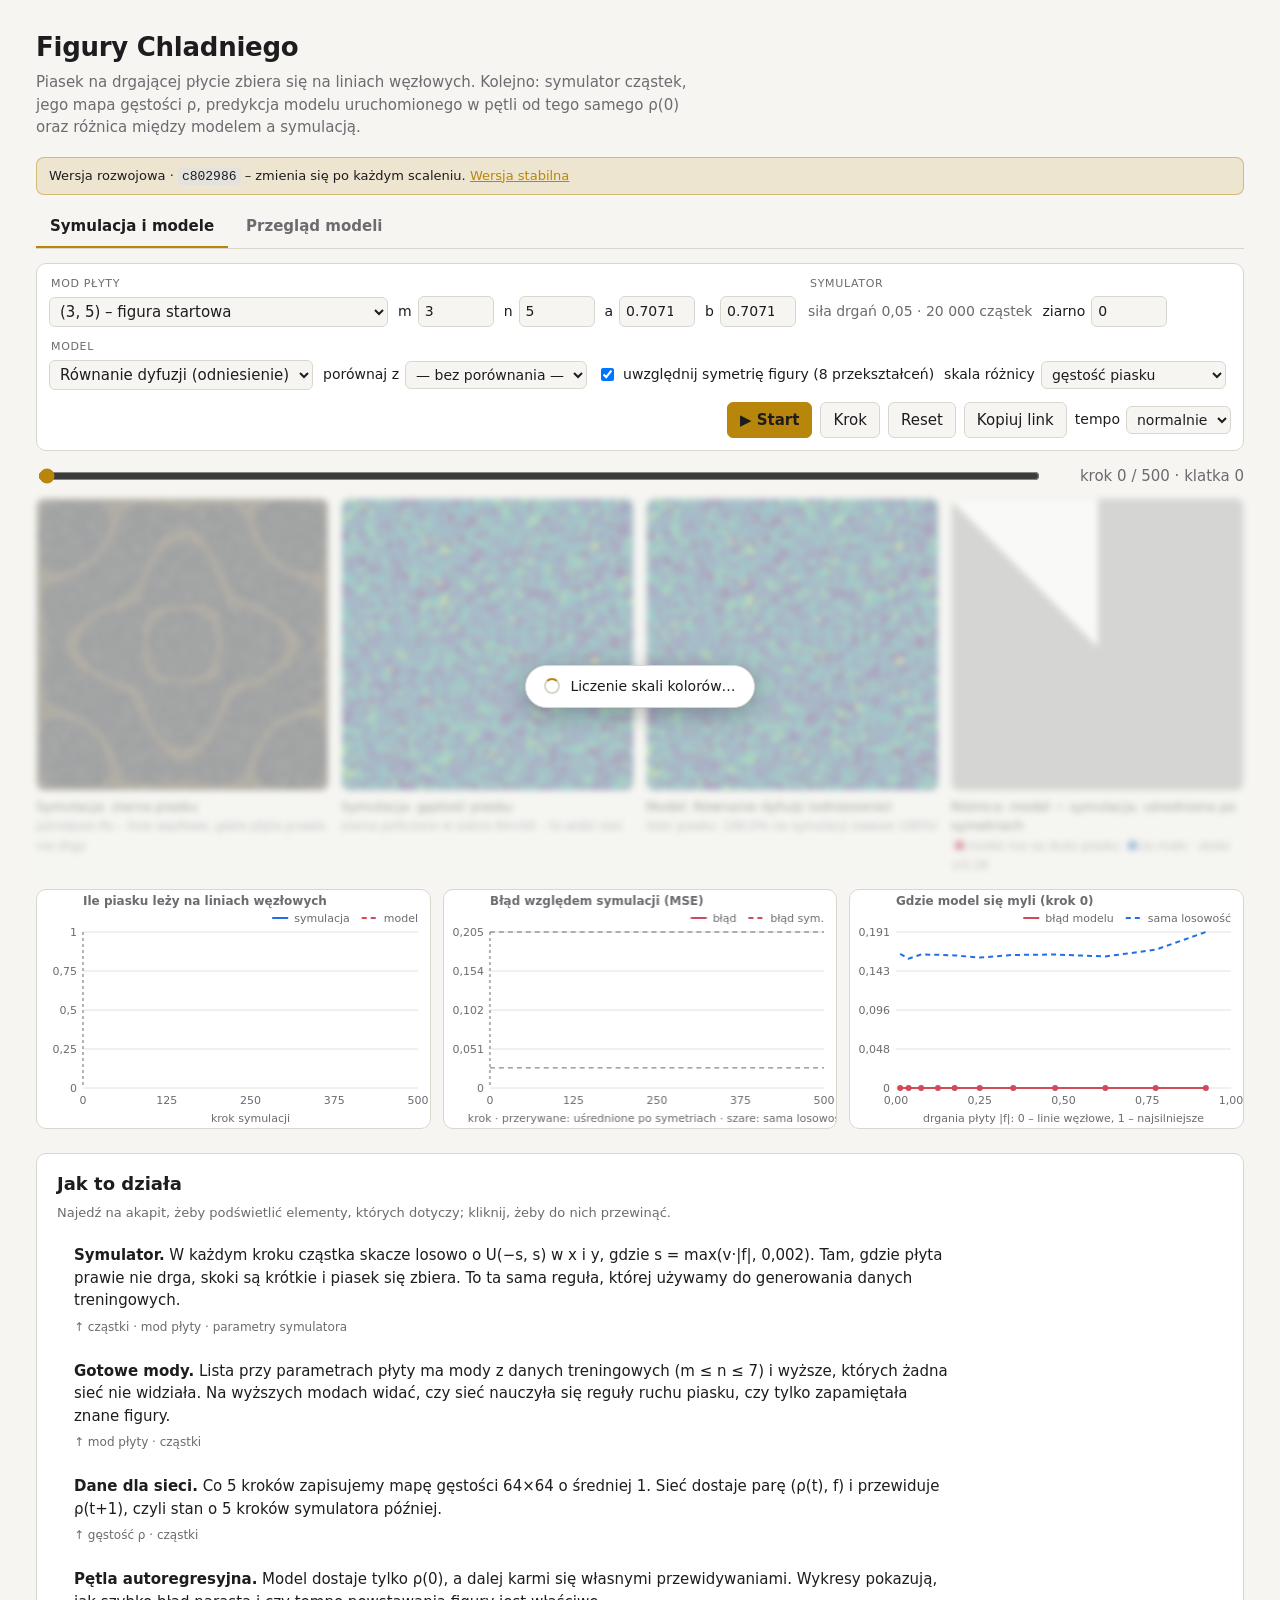
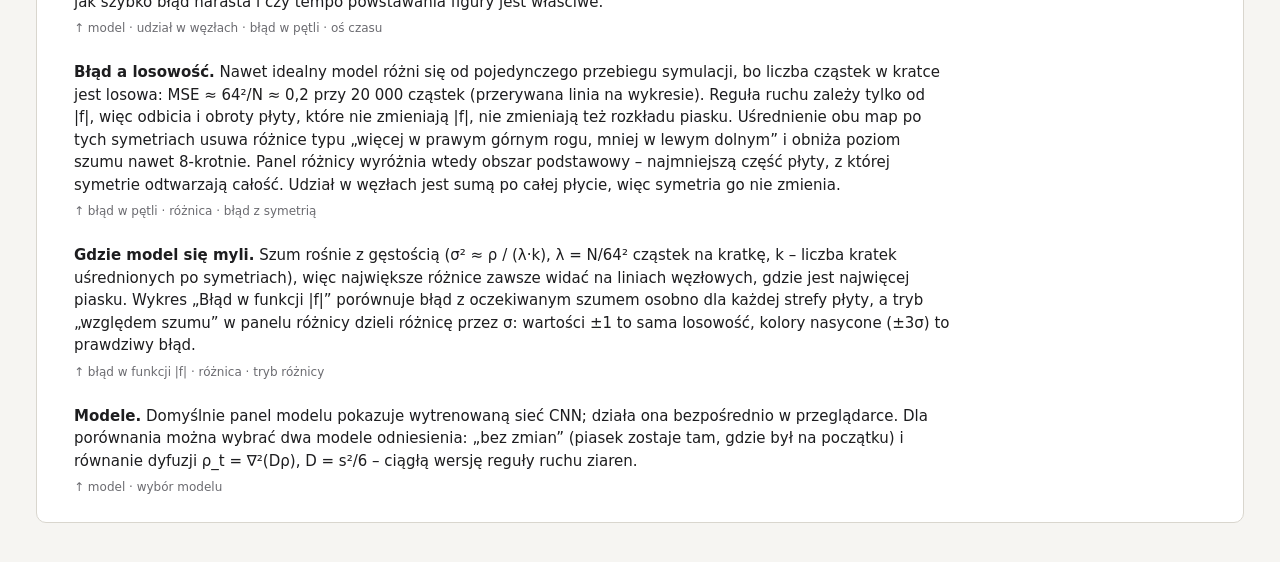
==== dev/index.html @ 290034e0 "stable strona-v0.1.0 + dev: projekty-na-studia/semestr-5-projekt-grupowy" ====
<!doctype html>
<html lang="pl">
  <head>
    <meta charset="utf-8" />
    <meta name="viewport" content="width=device-width, initial-scale=1" />
    <title>Figury Chladniego – symulacja i sieć</title>
    <script type="module" crossorigin src="./assets/index-UOkVYUZP.js"></script>
    <link rel="stylesheet" crossorigin href="./assets/index-zSGQl7Nw.css">
  </head>
  <body>
    <header>
      <h1>Figury Chladniego</h1>
      <p class="lead">
        Piasek na drgającej płycie zbiera się na liniach węzłowych. Kolejno: symulator cząstek, jego mapa gęstości ρ,
        predykcja modelu uruchomionego w pętli od tego samego ρ(0) oraz różnica między modelem a symulacją.
      </p>
      <p class="site-banner" id="site-banner" hidden></p>
      <nav class="tabs" role="tablist" aria-label="Widok">
        <button role="tab" id="tab-btn-sim" aria-selected="true" aria-controls="tab-sim">Symulacja i modele</button>
        <button role="tab" id="tab-btn-overview" aria-selected="false" aria-controls="tab-overview">Przegląd modeli</button>
      </nav>
    </header>

    <main>
      <div id="tab-sim" role="tabpanel" aria-labelledby="tab-btn-sim">
        <section class="controls" aria-label="Parametry">
          <fieldset id="fs-mode">
            <legend>Mod płyty</legend>
            <select id="preset" aria-label="Gotowy mod" title="Gotowe mody: z danych treningowych i wyższe, których sieci nie widziały">
              <option value="custom">własny mod</option>
            </select>
            <label title="m – liczba półfal fali stojącej (pierwszy składnik)">m <input id="m" type="number" min="1" max="16" step="1" value="3" /></label>
            <label title="n – liczba półfal fali stojącej (drugi składnik)">n <input id="n" type="number" min="1" max="16" step="1" value="5" /></label>
            <label title="a – udział pierwszego składnika fali (a·sin(πnx)·sin(πmy))">a <input id="a" type="number" min="-2" max="2" step="0.1" value="0.7071" /></label>
            <label title="b – udział drugiego składnika fali (b·sin(πmx)·sin(πny))">b <input id="b" type="number" min="-2" max="2" step="0.1" value="0.7071" /></label>
          </fieldset>
          <fieldset id="fs-sim">
            <legend>Symulator</legend>
            <span class="fixed-params" title="Stałe, bo wszystkie modele uczono przy tych wartościach i żaden nie dostaje ich na wejściu">siła drgań 0,05 · 20 000 cząstek</span>
            <label title="Ziarno losowania: ta sama wartość daje ten sam przebieg symulacji">ziarno <input id="seed" type="number" min="0" step="1" value="0" /></label>
          </fieldset>
          <fieldset>
            <legend>Model</legend>
            <select id="predictor" aria-label="Model" title="Model, który przewiduje kolejne kroki od tego samego stanu początkowego co symulacja">
              <option value="loading" disabled>Sieci: wczytywanie listy…</option>
              <option value="diffusion" selected>Równanie dyfuzji (odniesienie)</option>
              <option value="persistence">Bez zmian (odniesienie)</option>
            </select>
            <label id="lbl-compare" title="Drugi model (B) liczony obok pierwszego (A) od tego samego stanu początkowego">
              porównaj z
              <select id="predictor-b" aria-label="Model do porównania">
                <option value="none" selected>— bez porównania —</option>
              </select>
            </label>
            <label id="lbl-diff-target" hidden title="Którą różnicę pokazać w panelu różnicy">
              różnica
              <select id="diff-target">
                <option value="a">A − symulacja</option>
                <option value="b">B − symulacja</option>
                <option value="ab">A − B</option>
              </select>
            </label>
            <label id="lbl-sym" title="Uśrednia obie mapy po odbiciach i obrotach, które nie zmieniają |f| – różnice wynikające tylko z losowości znikają">
              <input id="sym" type="checkbox" checked /><span>uwzględnij symetrię figury (<span id="sym-info"></span>)</span>
            </label>
            <label id="lbl-diff" title="Gęstość: zwykła różnica. Względem szumu: różnica podzielona przez oczekiwany szum w kratce – ±1 to sama losowość">
              skala różnicy
              <select id="diff-kind">
                <option value="rho">gęstość piasku</option>
                <option value="z">w jednostkach szumu</option>
              </select>
            </label>
          </fieldset>
          <div class="buttons">
            <button id="play" class="primary">▶ Start</button>
            <button id="step">Krok</button>
            <button id="reset">Reset</button>
            <button id="share" title="Kopiuje adres strony z bieżącymi ustawieniami (mod, modele, widoczny krok) – kto go otworzy, zobaczy ten sam widok">Kopiuj link</button>
            <label>tempo
              <select id="speed">
                <option value="0.3333">wolno</option>
                <option value="2" selected>normalnie</option>
                <option value="5">szybko</option>
              </select>
            </label>
          </div>
        </section>

        <section class="timeline" id="timeline" aria-label="Oś czasu">
          <input id="time" type="range" min="0" max="0" step="1" value="0" aria-label="Klatka" />
          <span id="time-out">t = 0</span>
        </section>

        <section class="panels">
          <div class="loader" id="loader" hidden role="status" aria-live="polite">
            <div class="loader-card"><span class="spinner" aria-hidden="true"></span><span id="loader-text"></span></div>
          </div>
          <figure>
            <canvas id="particles" width="512" height="512"></canvas>
            <figcaption>Symulacja: ziarna piasku<br /><span class="hint">jaśniejsze tło – linie węzłowe, gdzie płyta prawie nie drga</span></figcaption>
          </figure>
          <figure>
            <canvas id="rho-sim" width="512" height="512"></canvas>
            <figcaption>Symulacja: gęstość piasku<br /><span class="hint">ziarna policzone w siatce 64×64 – to widzi sieć<span id="sim-blur"></span></span><br /><span class="hint" id="color-scale"></span></figcaption>
          </figure>
          <figure>
            <canvas id="rho-pred" width="512" height="512"></canvas>
            <figcaption><span id="pred-prefix">Model</span>: <span id="pred-label"></span><br /><span class="hint" id="pred-mass"></span><br /><span class="hint" id="pred-meta"></span></figcaption>
          </figure>
          <figure id="fig-pred-b" hidden>
            <canvas id="rho-pred-b" width="512" height="512"></canvas>
            <figcaption>Model B: <span id="pred-label-b"></span><br /><span class="hint" id="pred-mass-b"></span><br /><span class="hint" id="pred-meta-b"></span></figcaption>
          </figure>
          <figure>
            <canvas id="rho-diff" width="512" height="512"></canvas>
            <figcaption>
              <span id="diff-title">Różnica: model − symulacja</span><span id="diff-mode"></span><br />
              <span class="hint"><span class="swatch over"></span><span id="diff-over">model ma za dużo piasku</span> <span class="swatch under"></span><span id="diff-under">za mało</span>
              · skala ±<span id="diff-scale">0</span></span>
            </figcaption>
          </figure>
        </section>

        <section class="charts">
          <canvas id="chart-nodal"></canvas>
          <canvas id="chart-mse"></canvas>
          <canvas id="chart-field"></canvas>
        </section>

        <section class="compare" id="compare" hidden aria-label="Porównanie modeli">
          <table>
            <thead>
              <tr><th></th><th>ilość piasku</th><th id="cmp-err-head">błąd względem symulacji</th><th>piasek na liniach węzłowych</th></tr>
            </thead>
            <tbody id="cmp-body"></tbody>
          </table>
          <p class="hint" id="cmp-note"></p>
        </section>

        <section class="about">
          <h2>Jak to działa</h2>
          <p class="about-hint">Najedź na akapit, żeby podświetlić elementy, których dotyczy; kliknij, żeby do nich przewinąć.</p>
          <ul>
            <li data-show="particles fs-mode fs-sim">
              <b>Symulator.</b> W każdym kroku cząstka skacze losowo o U(−s, s) w x i y, gdzie s = max(v·|f|, 0,002).
              Tam, gdzie płyta prawie nie drga, skoki są krótkie i piasek się zbiera. To ta sama reguła, której
              używamy do generowania danych treningowych.
            </li>
            <li data-show="fs-mode particles">
              <b>Gotowe mody.</b> Lista przy parametrach płyty ma mody z danych treningowych (m ≤ n ≤ 7) i wyższe,
              których żadna sieć nie widziała. Na wyższych modach widać, czy sieć nauczyła się reguły ruchu piasku,
              czy tylko zapamiętała znane figury.
            </li>
            <li data-show="rho-sim particles">
              <b>Dane dla sieci.</b> Co 5 kroków zapisujemy mapę gęstości 64×64 o średniej 1. Sieć dostaje parę
              (ρ(t), f) i przewiduje ρ(t+1), czyli stan o 5 kroków symulatora później.
            </li>
            <li data-show="rho-pred chart-nodal chart-mse timeline">
              <b>Pętla autoregresyjna.</b> Model dostaje tylko ρ(0), a dalej karmi się własnymi przewidywaniami. Wykresy
              pokazują, jak szybko błąd narasta i czy tempo powstawania figury jest właściwe.
            </li>
            <li data-show="chart-mse rho-diff lbl-sym">
              <b>Błąd a losowość.</b> Nawet idealny model różni się od pojedynczego przebiegu symulacji, bo liczba
              cząstek w kratce jest losowa: MSE ≈ 64²/N ≈ 0,2 przy 20 000 cząstek (przerywana linia na wykresie).
              Reguła ruchu zależy tylko od |f|, więc odbicia i obroty płyty, które nie zmieniają |f|, nie zmieniają też
              rozkładu piasku. Uśrednienie obu map po tych symetriach usuwa różnice typu „więcej w prawym górnym rogu,
              mniej w lewym dolnym” i obniża poziom szumu nawet 8-krotnie. Panel różnicy wyróżnia wtedy obszar
              podstawowy – najmniejszą część płyty, z której symetrie odtwarzają całość. Udział w węzłach jest sumą po
              całej płycie, więc symetria go nie zmienia.
            </li>
            <li data-show="chart-field rho-diff lbl-diff">
              <b>Gdzie model się myli.</b> Szum rośnie z gęstością (σ² ≈ ρ / (λ·k), λ = N/64² cząstek na kratkę, k –
              liczba kratek uśrednionych po symetriach), więc największe różnice zawsze widać na liniach węzłowych, gdzie
              jest najwięcej piasku. Wykres „Błąd w funkcji |f|” porównuje błąd z oczekiwanym szumem osobno dla każdej
              strefy płyty, a tryb „względem szumu” w panelu różnicy dzieli różnicę przez σ: wartości ±1 to sama
              losowość, kolory nasycone (±3σ) to prawdziwy błąd.
            </li>
            <li data-show="rho-pred predictor">
              <b>Modele.</b> Domyślnie panel modelu pokazuje wytrenowaną sieć CNN; działa ona bezpośrednio w
              przeglądarce. Dla porównania można wybrać dwa modele odniesienia: „bez zmian” (piasek zostaje tam, gdzie
              był na początku) i równanie dyfuzji ρ_t = ∇²(Dρ), D = s²/6 – ciągłą wersję reguły ruchu ziaren.
            </li>
          </ul>
        </section>
      </div>
      <section id="tab-overview" class="overview" role="tabpanel" aria-labelledby="tab-btn-overview" hidden>
        <p class="lead">
          Każdy gotowy mod uruchomiony dla wszystkich modeli z listy, od tego samego rozsypania piasku (ziarno 0).
          Kolor opisu pod mapą mówi, jak daleko błąd modelu jest od samej losowości symulacji: zielony – blisko,
          żółty – kilka razy więcej, czerwony – wyraźnie więcej.
        </p>
        <div class="overview-bar">
          <div class="step-switch" id="ov-steps" role="group" aria-label="Krok symulacji">
            krok
            <button data-step="50" aria-pressed="false">50</button>
            <button data-step="150" aria-pressed="false">150</button>
            <button data-step="500" aria-pressed="true">500</button>
          </div>
          <div class="progress" aria-hidden="true"><div class="progress-fill" id="ov-progress"></div></div>
          <span class="hint" id="ov-status" role="status" aria-live="polite"></span>
        </div>
        <div class="overview-grid-wrap"><table class="overview-grid" id="ov-grid"></table></div>
        <h2>Błąd w czasie (z symetrią)</h2>
        <div class="ov-legend" id="ov-legend"></div>
        <div class="overview-charts" id="ov-charts"></div>
      </section>
    </main>
    <footer class="site-footer" id="site-footer" hidden></footer>
  </body>
</html>
---- dev/assets/index-zSGQl7Nw.css ----
:root{--bg: #f6f5f2;--panel: #ffffff;--fg: #1d1d1f;--fg-muted: #6b6b70;--grid: #e4e2dc;--border: #d9d6ce;--accent: #b8860b;--sim: #1f6feb;--pred: #d1495b;--pred-b: #7c3aed;color-scheme:light}@media (prefers-color-scheme: dark){:root{--bg: #141416;--panel: #1c1c1f;--fg: #ececee;--fg-muted: #9a9aa2;--grid: #2c2c31;--border: #34343a;--accent: #e0b04a;--sim: #58a6ff;--pred: #ff7b8a;--pred-b: #b794f4;color-scheme:dark}}*{box-sizing:border-box}[hidden]{display:none!important}body{margin:0;background:var(--bg);color:var(--fg);font:15px/1.5 system-ui,-apple-system,Segoe UI,sans-serif}header,main{max-width:1240px;margin:0 auto;padding:0 16px}header{padding-top:28px}h1{margin:0 0 4px;font-size:26px;letter-spacing:-.01em}h2{font-size:18px;margin:0 0 8px}.lead{margin:0 0 18px;color:var(--fg-muted);max-width:70ch}.hint{color:var(--fg-muted);font-size:12px}.controls{display:flex;flex-wrap:wrap;gap:12px;align-items:flex-end;background:var(--panel);border:1px solid var(--border);border-radius:10px;padding:12px}fieldset{border:0;margin:0;padding:0;display:flex;flex-wrap:wrap;gap:10px;align-items:center}legend{font-size:11px;text-transform:uppercase;letter-spacing:.06em;color:var(--fg-muted);margin-bottom:4px}label{display:inline-flex;align-items:center;gap:6px;font-size:14px}input[type=number]{width:76px}input,select,button{font:inherit;color:var(--fg);background:var(--bg);border:1px solid var(--border);border-radius:6px;padding:4px 6px}input[type=range]{padding:0;accent-color:var(--accent)}output{min-width:44px;font-variant-numeric:tabular-nums;color:var(--fg-muted)}.buttons{display:flex;gap:8px;align-items:center;margin-left:auto}button{cursor:pointer;padding:6px 12px}button.primary{background:var(--accent);border-color:var(--accent);color:#1d1d1f;font-weight:600}.timeline{display:flex;gap:12px;align-items:center;margin:14px 0 10px}.timeline input{flex:1;accent-color:var(--accent)}#time-out{font-variant-numeric:tabular-nums;min-width:190px;text-align:right;color:var(--fg-muted)}.panels{display:grid;grid-template-columns:repeat(4,1fr);gap:12px}.swatch{display:inline-block;width:9px;height:9px;border-radius:2px;margin:0 3px 0 4px;vertical-align:baseline}.swatch.over{background:#b2182b}.swatch.under{background:#2166ac}@media (max-width: 1100px){.panels{grid-template-columns:repeat(2,1fr)}}figure{margin:0}figure canvas{width:100%;height:auto;aspect-ratio:1;display:block;border-radius:8px;border:1px solid var(--border);image-rendering:pixelated}figcaption{font-size:13px;margin-top:6px}.charts{display:grid;grid-template-columns:repeat(3,1fr);gap:12px;margin-top:14px}@media (max-width: 1100px){.charts{grid-template-columns:1fr 1fr}.charts canvas:last-child{grid-column:1 / -1}}.charts canvas{width:100%;height:240px;display:block;background:var(--panel);border:1px solid var(--border);border-radius:10px}.about{margin:24px 0 40px;background:var(--panel);border:1px solid var(--border);border-radius:10px;padding:16px 20px}.about ul{margin:0;padding-left:18px}.about li{margin-bottom:8px;max-width:95ch}code{font-size:13px;background:var(--grid);padding:1px 4px;border-radius:4px}@media (max-width: 860px){.panels,.charts{grid-template-columns:1fr}.buttons{margin-left:0}#time-out{min-width:0}}.about-hint{margin:-2px 0 12px;font-size:13px;color:var(--fg-muted)}.about ul{list-style:none;padding:0;display:grid;gap:4px}.about li{margin:0;padding:10px 14px;border-radius:8px;cursor:pointer;border-left:3px solid transparent;transition:background-color .2s ease,border-color .2s ease}.about li:hover,.about li.active,.about li:focus-visible{background:color-mix(in srgb,var(--accent) 9%,transparent);border-left-color:var(--accent);outline:none}.about-targets{display:block;margin-top:6px;font-size:12px;color:var(--fg-muted);transition:color .2s ease}.about li.active .about-targets{color:var(--accent)}.panels figure,.charts canvas,.controls>fieldset,.controls>.buttons,.timeline{transition:opacity .25s ease,filter .25s ease}body.explaining :is(.panels figure,.charts canvas,.controls>fieldset,.controls>.buttons,.timeline):not(.hl):not(:has(.hl)){opacity:.3;filter:saturate(.35)}.controls>fieldset>*{transition:opacity .25s ease,filter .25s ease}body.explaining .controls>fieldset:has(.hl)>:not(.hl):not(:has(.hl)){opacity:.3;filter:saturate(.35)}.hl{--ring: 0 0 0 2px var(--accent), 0 0 22px 2px color-mix(in srgb, var(--accent) 40%, transparent)}figure.hl canvas,canvas.hl,fieldset.hl,label.hl,select.hl,.timeline.hl{box-shadow:var(--ring);border-radius:8px;transition:box-shadow .25s ease}fieldset.hl,label.hl,.timeline.hl{padding:4px 6px;margin:-4px -6px}figure.hl figcaption{color:var(--accent);transition:color .25s ease}@media (prefers-reduced-motion: reduce){.about li,.about-targets,.panels figure,.charts canvas,.controls>*,.timeline,.hl{transition:none}}.fixed-params{font-size:14px;color:var(--fg-muted)}.panels.comparing{grid-template-columns:repeat(5,1fr)}@media (max-width: 1100px){.panels.comparing{grid-template-columns:repeat(3,1fr)}}.compare{margin-top:14px;background:var(--panel);border:1px solid var(--border);border-radius:10px;padding:10px 14px;overflow-x:auto}.compare table{border-collapse:collapse;width:100%;font-size:14px;font-variant-numeric:tabular-nums}.compare th,.compare td{text-align:right;padding:5px 10px;border-bottom:1px solid var(--grid);white-space:nowrap}.compare th:first-child,.compare td:first-child{text-align:left}.compare th{font-weight:600;font-size:12px;color:var(--fg-muted)}.compare tr:last-child td{border-bottom:0}.compare .dot{display:inline-block;width:9px;height:9px;border-radius:50%;margin-right:6px}.compare p{margin:6px 0 0}@media (max-width: 860px){.panels.comparing{grid-template-columns:1fr}}.panels{position:relative}.loader{position:absolute;top:-6px;right:-6px;bottom:-6px;left:-6px;z-index:2;display:flex;align-items:center;justify-content:center;background:color-mix(in srgb,var(--bg) 60%,transparent);backdrop-filter:blur(3px);-webkit-backdrop-filter:blur(3px);border-radius:12px;animation:loader-in .2s ease .15s both}.loader-card{display:flex;align-items:center;gap:10px;background:var(--panel);border:1px solid var(--border);border-radius:999px;padding:10px 18px;font-size:14px;box-shadow:0 6px 24px #00000040}.spinner{width:16px;height:16px;flex:none;border-radius:50%;border:2px solid var(--border);border-top-color:var(--accent);animation:spin .8s linear infinite}@keyframes spin{to{transform:rotate(360deg)}}@keyframes loader-in{0%{opacity:0}to{opacity:1}}@media (prefers-reduced-motion: reduce){.spinner{animation:none;background:var(--accent)}.loader{animation:none}}.tabs{display:flex;gap:4px;margin:4px 0 14px;border-bottom:1px solid var(--border)}.tabs button{border:0;border-bottom:2px solid transparent;border-radius:0;background:none;padding:8px 14px;color:var(--fg-muted);font-weight:600}.tabs button[aria-selected=true]{color:var(--fg);border-bottom-color:var(--accent)}.tabs button:hover{color:var(--fg)}.overview .lead{max-width:90ch}.overview-bar{display:flex;flex-wrap:wrap;align-items:center;gap:14px;margin-bottom:12px}.step-switch{display:inline-flex;align-items:center;gap:4px;font-size:14px;color:var(--fg-muted)}.step-switch button{padding:4px 10px}.step-switch button[aria-pressed=true]{background:var(--accent);border-color:var(--accent);color:#1d1d1f;font-weight:600}.progress{flex:1;min-width:160px;max-width:360px;height:6px;border-radius:3px;background:var(--grid);overflow:hidden}.progress-fill{height:100%;width:0;background:var(--accent);transition:width .2s ease}.overview-grid-wrap{overflow-x:auto;background:var(--panel);border:1px solid var(--border);border-radius:10px;padding:8px}.overview-grid{border-collapse:collapse;font-size:12px}.overview-grid th,.overview-grid td{padding:4px 6px;vertical-align:top;text-align:center}.overview-grid thead th{font-weight:600;color:var(--fg-muted);max-width:132px}.overview-grid tbody th{text-align:left;font-weight:600;white-space:normal;max-width:150px}.overview-grid canvas{width:112px;height:112px;display:block;margin:0 auto;border-radius:6px;border:1px solid var(--border);image-rendering:pixelated;background:var(--grid)}.ov-cell{margin-top:3px;font-variant-numeric:tabular-nums;color:var(--fg-muted);white-space:nowrap}.ov-cell.good{color:#3fa45b}.ov-cell.mid{color:#c9952b}.ov-cell.bad{color:var(--pred)}.ov-badge{display:block;margin-top:3px;font-weight:400;font-size:11px;color:var(--fg-muted)}.ov-badge.out{color:var(--accent)}.ov-dot{display:inline-block;width:8px;height:8px;border-radius:50%;margin-right:5px;vertical-align:baseline}.ov-legend{display:flex;flex-wrap:wrap;gap:6px 16px;font-size:13px;margin-bottom:8px}.overview-charts{display:grid;grid-template-columns:repeat(3,1fr);gap:12px;margin-bottom:40px}.overview-charts canvas{width:100%;height:200px;display:block;background:var(--panel);border:1px solid var(--border);border-radius:10px}@media (max-width: 1100px){.overview-charts{grid-template-columns:1fr 1fr}}@media (max-width: 860px){.overview-charts{grid-template-columns:1fr}}.site-banner{margin:0 0 12px;padding:8px 12px;border-radius:8px;font-size:13px;background:color-mix(in srgb,var(--accent) 14%,transparent);border:1px solid color-mix(in srgb,var(--accent) 45%,transparent)}.site-banner a,.site-footer a{color:var(--accent)}.site-footer{max-width:1240px;margin:0 auto 28px;padding:0 16px;font-size:12px;color:var(--fg-muted)}
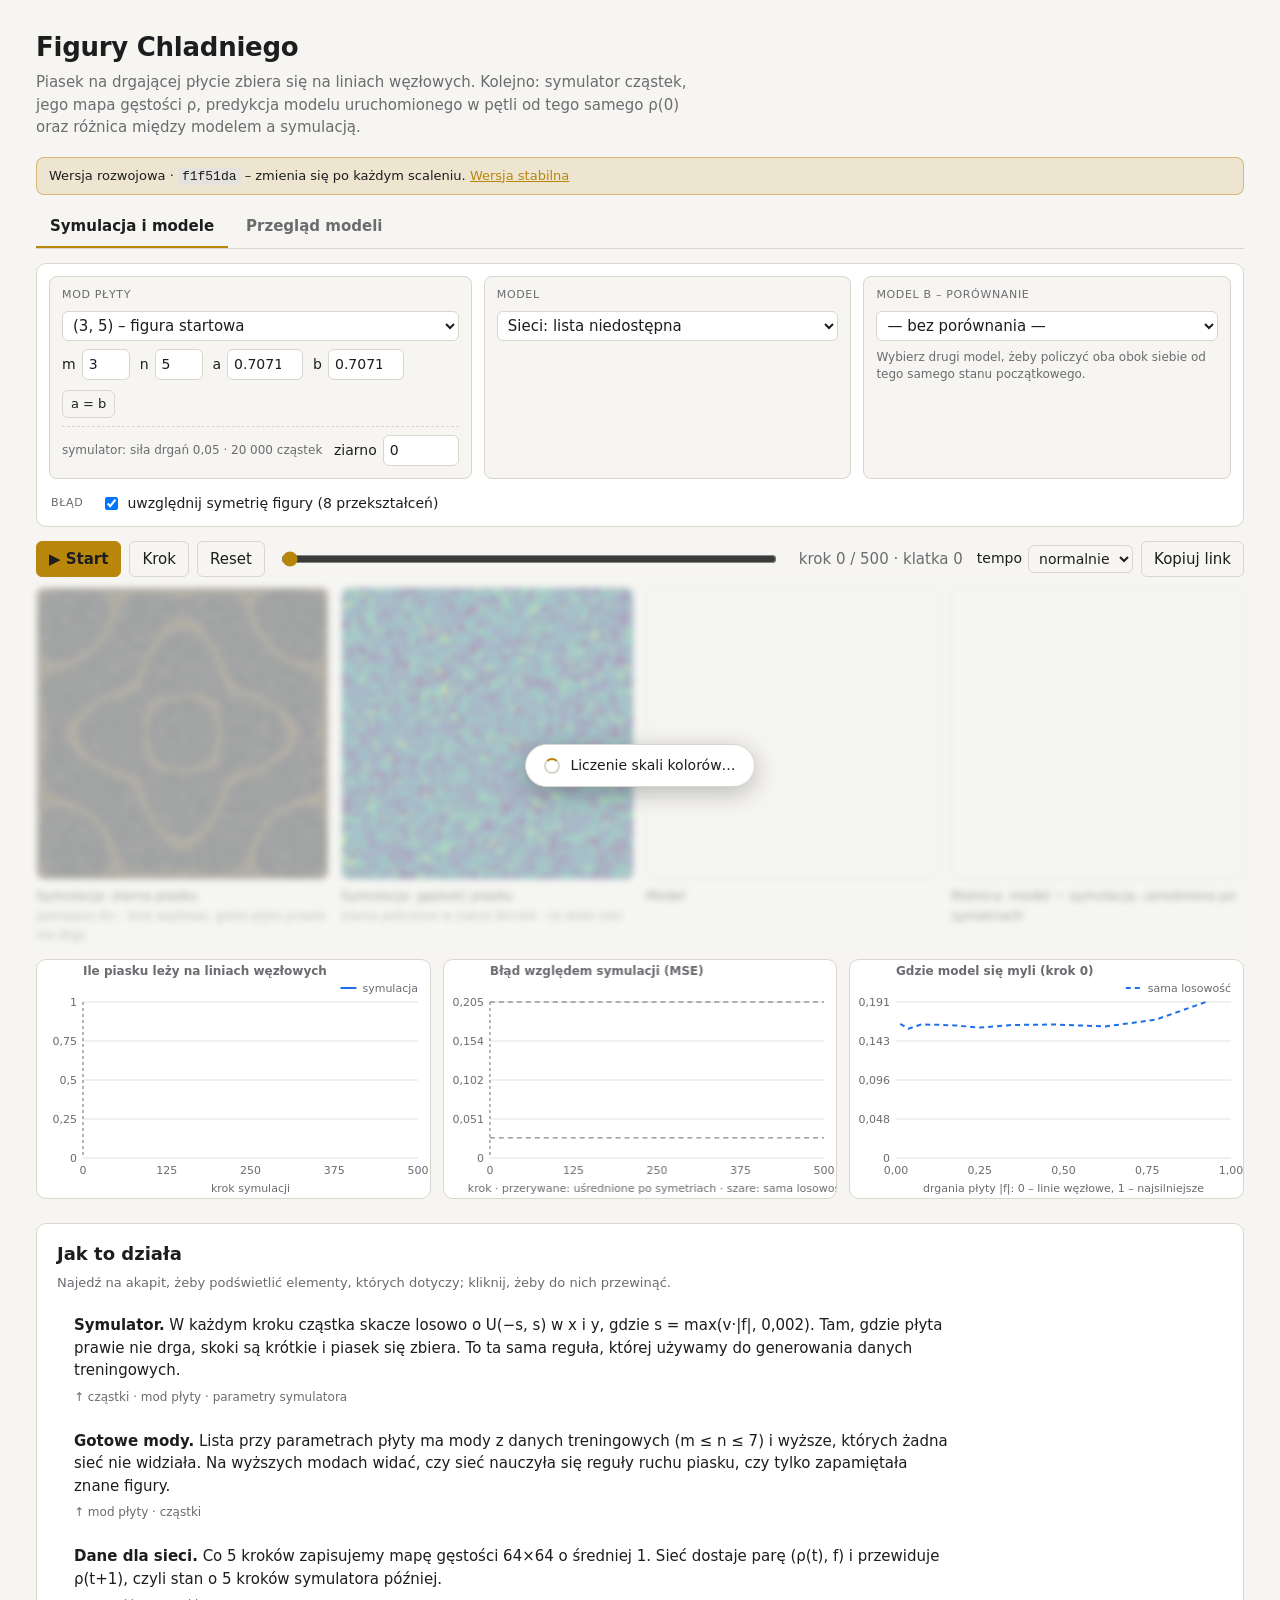
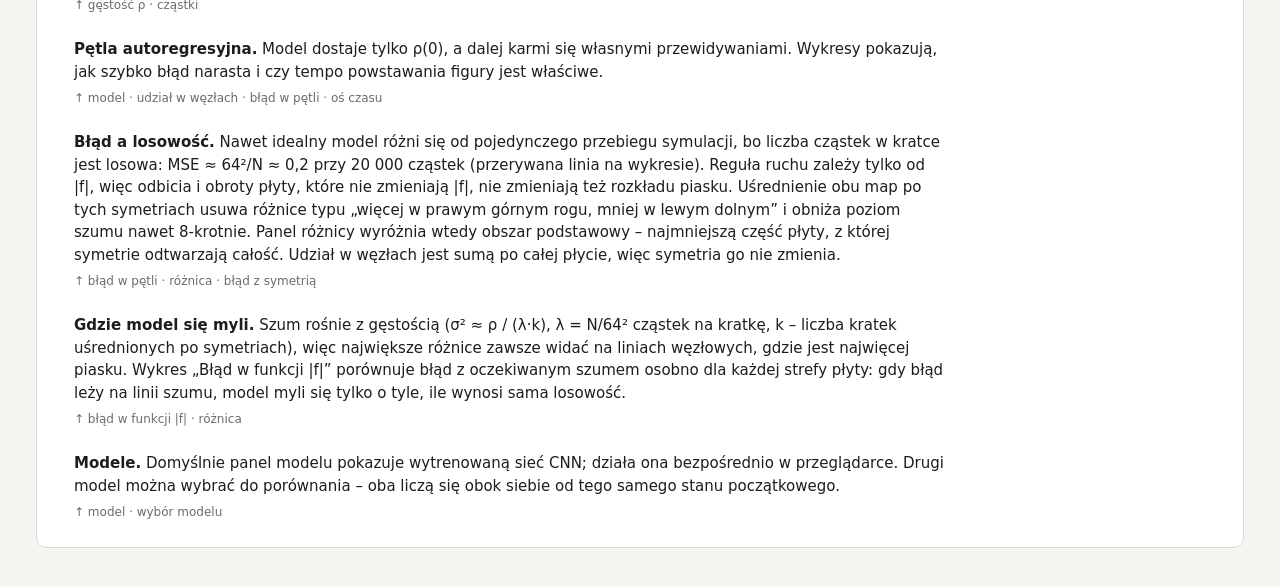
==== commit b4b07603: "dev: projekty-na-studia/semestr-5-projekt-grupowy@f1f51da94201df1e93f037821c97916b2dddc1ba" ====
--- a/dev/index.html
+++ b/dev/index.html
@@ -4,8 +4,8 @@
     <meta charset="utf-8" />
     <meta name="viewport" content="width=device-width, initial-scale=1" />
     <title>Figury Chladniego – symulacja i sieć</title>
-    <script type="module" crossorigin src="./assets/index-UOkVYUZP.js"></script>
-    <link rel="stylesheet" crossorigin href="./assets/index-zSGQl7Nw.css">
+    <script type="module" crossorigin src="./assets/index-BTgAvOmX.js"></script>
+    <link rel="stylesheet" crossorigin href="./assets/index-Bxfkr9sr.css">
   </head>
   <body>
     <header>
@@ -24,34 +24,39 @@
     <main>
       <div id="tab-sim" role="tabpanel" aria-labelledby="tab-btn-sim">
         <section class="controls" aria-label="Parametry">
-          <fieldset id="fs-mode">
+          <fieldset id="fs-mode" class="card">
             <legend>Mod płyty</legend>
-            <select id="preset" aria-label="Gotowy mod" title="Gotowe mody: z danych treningowych i wyższe, których sieci nie widziały">
+            <select id="preset" class="wide" aria-label="Gotowy mod" title="Gotowe mody: z danych treningowych i wyższe, których sieci nie widziały">
               <option value="custom">własny mod</option>
             </select>
-            <label title="m – liczba półfal fali stojącej (pierwszy składnik)">m <input id="m" type="number" min="1" max="16" step="1" value="3" /></label>
-            <label title="n – liczba półfal fali stojącej (drugi składnik)">n <input id="n" type="number" min="1" max="16" step="1" value="5" /></label>
-            <label title="a – udział pierwszego składnika fali (a·sin(πnx)·sin(πmy))">a <input id="a" type="number" min="-2" max="2" step="0.1" value="0.7071" /></label>
-            <label title="b – udział drugiego składnika fali (b·sin(πmx)·sin(πny))">b <input id="b" type="number" min="-2" max="2" step="0.1" value="0.7071" /></label>
+            <div class="row mode-row">
+              <label title="m – liczba półfal fali stojącej (pierwszy składnik)">m <input id="m" type="number" min="1" max="16" step="1" value="3" /></label>
+              <label title="n – liczba półfal fali stojącej (drugi składnik)">n <input id="n" type="number" min="1" max="16" step="1" value="5" /></label>
+              <label title="a – udział pierwszego składnika fali (a·sin(πnx)·sin(πmy)); b dopasowuje się tak, żeby a² + b² = 1">a <input id="a" type="number" min="-1" max="1" step="0.05" value="0.7071" /></label>
+              <label title="b – udział drugiego składnika fali (b·sin(πmx)·sin(πny)); a dopasowuje się tak, żeby a² + b² = 1">b <input id="b" type="number" min="-1" max="1" step="0.05" value="0.7071" /></label>
+              <button id="mix-equal" type="button" class="small" title="Oba składniki po równo: a = b = 1/√2">a = b</button>
+            </div>
+            <div class="row sim" id="fs-sim">
+              <span class="hint fixed-params" title="Stałe, bo wszystkie modele uczono przy tych wartościach i żaden nie dostaje ich na wejściu">symulator: siła drgań 0,05 · 20 000 cząstek</span>
+              <label title="Ziarno losowania: ta sama wartość daje ten sam przebieg symulacji">ziarno <input id="seed" type="number" min="0" step="1" value="0" /></label>
+            </div>
           </fieldset>
-          <fieldset id="fs-sim">
-            <legend>Symulator</legend>
-            <span class="fixed-params" title="Stałe, bo wszystkie modele uczono przy tych wartościach i żaden nie dostaje ich na wejściu">siła drgań 0,05 · 20 000 cząstek</span>
-            <label title="Ziarno losowania: ta sama wartość daje ten sam przebieg symulacji">ziarno <input id="seed" type="number" min="0" step="1" value="0" /></label>
+          <fieldset id="fs-model-a" class="card">
+            <legend id="legend-a">Model</legend>
+            <select id="predictor" class="wide" aria-label="Model" title="Model, który przewiduje kolejne kroki od tego samego stanu początkowego co symulacja">
+              <option value="loading" disabled selected>Sieci: wczytywanie listy…</option>
+            </select>
+            <p class="model-desc hint" id="model-desc-a" aria-live="polite"></p>
           </fieldset>
-          <fieldset>
-            <legend>Model</legend>
-            <select id="predictor" aria-label="Model" title="Model, który przewiduje kolejne kroki od tego samego stanu początkowego co symulacja">
-              <option value="loading" disabled>Sieci: wczytywanie listy…</option>
-              <option value="diffusion" selected>Równanie dyfuzji (odniesienie)</option>
-              <option value="persistence">Bez zmian (odniesienie)</option>
+          <fieldset id="fs-model-b" class="card">
+            <legend>Model B – porównanie</legend>
+            <select id="predictor-b" class="wide" aria-label="Model do porównania" title="Drugi model (B) liczony obok pierwszego (A) od tego samego stanu początkowego">
+              <option value="none" selected>— bez porównania —</option>
             </select>
-            <label id="lbl-compare" title="Drugi model (B) liczony obok pierwszego (A) od tego samego stanu początkowego">
-              porównaj z
-              <select id="predictor-b" aria-label="Model do porównania">
-                <option value="none" selected>— bez porównania —</option>
-              </select>
-            </label>
+            <p class="model-desc hint" id="model-desc-b" aria-live="polite"></p>
+          </fieldset>
+          <div class="errbar" id="fs-err">
+            <span class="bar-title">Błąd</span>
             <label id="lbl-diff-target" hidden title="Którą różnicę pokazać w panelu różnicy">
               różnica
               <select id="diff-target">
@@ -63,19 +68,18 @@
             <label id="lbl-sym" title="Uśrednia obie mapy po odbiciach i obrotach, które nie zmieniają |f| – różnice wynikające tylko z losowości znikają">
               <input id="sym" type="checkbox" checked /><span>uwzględnij symetrię figury (<span id="sym-info"></span>)</span>
             </label>
-            <label id="lbl-diff" title="Gęstość: zwykła różnica. Względem szumu: różnica podzielona przez oczekiwany szum w kratce – ±1 to sama losowość">
-              skala różnicy
-              <select id="diff-kind">
-                <option value="rho">gęstość piasku</option>
-                <option value="z">w jednostkach szumu</option>
-              </select>
-            </label>
-          </fieldset>
+          </div>
+        </section>
+
+        <section class="timeline" id="timeline" aria-label="Odtwarzanie i oś czasu">
           <div class="buttons">
             <button id="play" class="primary">▶ Start</button>
             <button id="step">Krok</button>
             <button id="reset">Reset</button>
-            <button id="share" title="Kopiuje adres strony z bieżącymi ustawieniami (mod, modele, widoczny krok) – kto go otworzy, zobaczy ten sam widok">Kopiuj link</button>
+          </div>
+          <input id="time" type="range" min="0" max="0" step="1" value="0" aria-label="Klatka" />
+          <span id="time-out">t = 0</span>
+          <div class="buttons">
             <label>tempo
               <select id="speed">
                 <option value="0.3333">wolno</option>
@@ -83,12 +87,8 @@
                 <option value="5">szybko</option>
               </select>
             </label>
-          </div>
-        </section>
-
-        <section class="timeline" id="timeline" aria-label="Oś czasu">
-          <input id="time" type="range" min="0" max="0" step="1" value="0" aria-label="Klatka" />
-          <span id="time-out">t = 0</span>
+            <button id="share" title="Kopiuje adres strony z bieżącymi ustawieniami (mod, modele, widoczny krok) – kto go otworzy, zobaczy ten sam widok">Kopiuj link</button>
+          </div>
         </section>
 
         <section class="panels">
@@ -105,11 +105,11 @@
           </figure>
           <figure>
             <canvas id="rho-pred" width="512" height="512"></canvas>
-            <figcaption><span id="pred-prefix">Model</span>: <span id="pred-label"></span><br /><span class="hint" id="pred-mass"></span><br /><span class="hint" id="pred-meta"></span></figcaption>
+            <figcaption><span id="pred-prefix">Model</span><span id="pred-label"></span><br /><span class="hint" id="pred-mass"></span></figcaption>
           </figure>
           <figure id="fig-pred-b" hidden>
             <canvas id="rho-pred-b" width="512" height="512"></canvas>
-            <figcaption>Model B: <span id="pred-label-b"></span><br /><span class="hint" id="pred-mass-b"></span><br /><span class="hint" id="pred-meta-b"></span></figcaption>
+            <figcaption>Model B: <span id="pred-label-b"></span><br /><span class="hint" id="pred-mass-b"></span></figcaption>
           </figure>
           <figure>
             <canvas id="rho-diff" width="512" height="512"></canvas>
@@ -168,17 +168,16 @@
               podstawowy – najmniejszą część płyty, z której symetrie odtwarzają całość. Udział w węzłach jest sumą po
               całej płycie, więc symetria go nie zmienia.
             </li>
-            <li data-show="chart-field rho-diff lbl-diff">
+            <li data-show="chart-field rho-diff">
               <b>Gdzie model się myli.</b> Szum rośnie z gęstością (σ² ≈ ρ / (λ·k), λ = N/64² cząstek na kratkę, k –
               liczba kratek uśrednionych po symetriach), więc największe różnice zawsze widać na liniach węzłowych, gdzie
               jest najwięcej piasku. Wykres „Błąd w funkcji |f|” porównuje błąd z oczekiwanym szumem osobno dla każdej
-              strefy płyty, a tryb „względem szumu” w panelu różnicy dzieli różnicę przez σ: wartości ±1 to sama
-              losowość, kolory nasycone (±3σ) to prawdziwy błąd.
+              strefy płyty: gdy błąd leży na linii szumu, model myli się tylko o tyle, ile wynosi sama losowość.
             </li>
             <li data-show="rho-pred predictor">
               <b>Modele.</b> Domyślnie panel modelu pokazuje wytrenowaną sieć CNN; działa ona bezpośrednio w
-              przeglądarce. Dla porównania można wybrać dwa modele odniesienia: „bez zmian” (piasek zostaje tam, gdzie
-              był na początku) i równanie dyfuzji ρ_t = ∇²(Dρ), D = s²/6 – ciągłą wersję reguły ruchu ziaren.
+              przeglądarce. Drugi model można wybrać do porównania – oba liczą się obok siebie od tego samego stanu
+              początkowego.
             </li>
           </ul>
         </section>
--- a/dev/assets/index-Bxfkr9sr.css
+++ b/dev/assets/index-Bxfkr9sr.css
@@ -0,0 +1 @@
+:root{--bg: #f6f5f2;--panel: #ffffff;--fg: #1d1d1f;--fg-muted: #6b6b70;--grid: #e4e2dc;--border: #d9d6ce;--accent: #b8860b;--sim: #1f6feb;--pred: #d1495b;--pred-b: #7c3aed;color-scheme:light}@media (prefers-color-scheme: dark){:root{--bg: #141416;--panel: #1c1c1f;--fg: #ececee;--fg-muted: #9a9aa2;--grid: #2c2c31;--border: #34343a;--accent: #e0b04a;--sim: #58a6ff;--pred: #ff7b8a;--pred-b: #b794f4;color-scheme:dark}}*{box-sizing:border-box}[hidden]{display:none!important}body{margin:0;background:var(--bg);color:var(--fg);font:15px/1.5 system-ui,-apple-system,Segoe UI,sans-serif}header,main{max-width:1240px;margin:0 auto;padding:0 16px}header{padding-top:28px}h1{margin:0 0 4px;font-size:26px;letter-spacing:-.01em}h2{font-size:18px;margin:0 0 8px}.lead{margin:0 0 18px;color:var(--fg-muted);max-width:70ch}.hint{color:var(--fg-muted);font-size:12px}.controls{display:grid;grid-template-columns:1.15fr 1fr 1fr;gap:12px;background:var(--panel);border:1px solid var(--border);border-radius:10px;padding:12px}fieldset{border:0;margin:0;padding:0;min-width:0}.card{display:flex;flex-direction:column;gap:8px;background:var(--bg);border:1px solid var(--border);border-radius:8px;padding:10px 12px 12px}.card legend{float:left;width:100%;margin:0;padding:0}.card .row{display:flex;flex-wrap:wrap;gap:10px;align-items:center}.card .row.sim{margin-top:auto;padding-top:8px;border-top:1px dashed var(--border);justify-content:space-between}.card select.wide{width:100%}.mode-row{gap:8px 10px}.mode-row #m,.mode-row #n{width:48px}.mode-row #a,.mode-row #b{width:76px}button.small{padding:3px 8px;font-size:13px}.model-desc{margin:0;line-height:1.45}.errbar{grid-column:1 / -1;display:flex;flex-wrap:wrap;gap:8px 18px;align-items:center;padding:2px 2px 0}.bar-title,legend{font-size:11px;text-transform:uppercase;letter-spacing:.06em;color:var(--fg-muted)}label{display:inline-flex;align-items:center;gap:6px;font-size:14px}input[type=number]{width:76px}input,select,button{font:inherit;color:var(--fg);background:var(--bg);border:1px solid var(--border);border-radius:6px;padding:4px 6px}.card input,.card select{background:var(--panel)}input[type=range]{padding:0;accent-color:var(--accent)}output{min-width:44px;font-variant-numeric:tabular-nums;color:var(--fg-muted)}.buttons{display:flex;gap:8px;align-items:center}button{cursor:pointer;padding:6px 12px}button.primary{background:var(--accent);border-color:var(--accent);color:#1d1d1f;font-weight:600}.timeline{display:flex;flex-wrap:wrap;gap:10px 14px;align-items:center;margin:14px 0 10px}.timeline input{flex:1;min-width:200px;accent-color:var(--accent)}#time-out{font-variant-numeric:tabular-nums;min-width:170px;text-align:right;color:var(--fg-muted)}@media (max-width: 1000px){.controls{grid-template-columns:1fr 1fr}#fs-mode{grid-column:1 / -1}}@media (max-width: 640px){.controls{grid-template-columns:1fr}.timeline input{order:3;flex-basis:100%}#time-out{min-width:0}}.panels{display:grid;grid-template-columns:repeat(4,1fr);gap:12px}.swatch{display:inline-block;width:9px;height:9px;border-radius:2px;margin:0 3px 0 4px;vertical-align:baseline}.swatch.over{background:#b2182b}.swatch.under{background:#2166ac}@media (max-width: 1100px){.panels{grid-template-columns:repeat(2,1fr)}}figure{margin:0}figure canvas{width:100%;height:auto;aspect-ratio:1;display:block;border-radius:8px;border:1px solid var(--border);image-rendering:pixelated}figcaption{font-size:13px;margin-top:6px}.charts{display:grid;grid-template-columns:repeat(3,1fr);gap:12px;margin-top:14px}@media (max-width: 1100px){.charts{grid-template-columns:1fr 1fr}.charts canvas:last-child{grid-column:1 / -1}}.charts canvas{width:100%;height:240px;display:block;background:var(--panel);border:1px solid var(--border);border-radius:10px}.about{margin:24px 0 40px;background:var(--panel);border:1px solid var(--border);border-radius:10px;padding:16px 20px}.about ul{margin:0;padding-left:18px}.about li{margin-bottom:8px;max-width:95ch}code{font-size:13px;background:var(--grid);padding:1px 4px;border-radius:4px}@media (max-width: 860px){.panels,.charts{grid-template-columns:1fr}}.about-hint{margin:-2px 0 12px;font-size:13px;color:var(--fg-muted)}.about ul{list-style:none;padding:0;display:grid;gap:4px}.about li{margin:0;padding:10px 14px;border-radius:8px;cursor:pointer;border-left:3px solid transparent;transition:background-color .2s ease,border-color .2s ease}.about li:hover,.about li.active,.about li:focus-visible{background:color-mix(in srgb,var(--accent) 9%,transparent);border-left-color:var(--accent);outline:none}.about-targets{display:block;margin-top:6px;font-size:12px;color:var(--fg-muted);transition:color .2s ease}.about li.active .about-targets{color:var(--accent)}.panels figure,.charts canvas,.controls>*,.timeline{transition:opacity .25s ease,filter .25s ease}body.explaining :is(.panels figure,.charts canvas,.controls>*,.timeline):not(.hl):not(:has(.hl)){opacity:.3;filter:saturate(.35)}.controls>*>*{transition:opacity .25s ease,filter .25s ease}body.explaining .controls>:has(.hl)>:not(.hl):not(:has(.hl)):not(legend){opacity:.3;filter:saturate(.35)}.hl{--ring: 0 0 0 2px var(--accent), 0 0 22px 2px color-mix(in srgb, var(--accent) 40%, transparent)}figure.hl canvas,canvas.hl,fieldset.hl,label.hl,select.hl,.row.hl,.timeline.hl{box-shadow:var(--ring);border-radius:8px;transition:box-shadow .25s ease}label.hl,.row.hl,.timeline.hl{padding:4px 6px;margin:-4px -6px}figure.hl figcaption{color:var(--accent);transition:color .25s ease}@media (prefers-reduced-motion: reduce){.about li,.about-targets,.panels figure,.charts canvas,.controls>*,.timeline,.hl{transition:none}}.fixed-params{font-size:12px;color:var(--fg-muted)}.panels.comparing{grid-template-columns:repeat(5,1fr)}@media (max-width: 1100px){.panels.comparing{grid-template-columns:repeat(3,1fr)}}.compare{margin-top:14px;background:var(--panel);border:1px solid var(--border);border-radius:10px;padding:10px 14px;overflow-x:auto}.compare table{border-collapse:collapse;width:100%;font-size:14px;font-variant-numeric:tabular-nums}.compare th,.compare td{text-align:right;padding:5px 10px;border-bottom:1px solid var(--grid);white-space:nowrap}.compare th:first-child,.compare td:first-child{text-align:left}.compare th{font-weight:600;font-size:12px;color:var(--fg-muted)}.compare tr:last-child td{border-bottom:0}.compare .dot{display:inline-block;width:9px;height:9px;border-radius:50%;margin-right:6px}.compare p{margin:6px 0 0}@media (max-width: 860px){.panels.comparing{grid-template-columns:1fr}}.panels{position:relative}.loader{position:absolute;top:-6px;right:-6px;bottom:-6px;left:-6px;z-index:2;display:flex;align-items:center;justify-content:center;background:color-mix(in srgb,var(--bg) 60%,transparent);backdrop-filter:blur(3px);-webkit-backdrop-filter:blur(3px);border-radius:12px;animation:loader-in .2s ease .15s both}.loader-card{display:flex;align-items:center;gap:10px;background:var(--panel);border:1px solid var(--border);border-radius:999px;padding:10px 18px;font-size:14px;box-shadow:0 6px 24px #00000040}.spinner{width:16px;height:16px;flex:none;border-radius:50%;border:2px solid var(--border);border-top-color:var(--accent);animation:spin .8s linear infinite}@keyframes spin{to{transform:rotate(360deg)}}@keyframes loader-in{0%{opacity:0}to{opacity:1}}@media (prefers-reduced-motion: reduce){.spinner{animation:none;background:var(--accent)}.loader{animation:none}}.tabs{display:flex;gap:4px;margin:4px 0 14px;border-bottom:1px solid var(--border)}.tabs button{border:0;border-bottom:2px solid transparent;border-radius:0;background:none;padding:8px 14px;color:var(--fg-muted);font-weight:600}.tabs button[aria-selected=true]{color:var(--fg);border-bottom-color:var(--accent)}.tabs button:hover{color:var(--fg)}.overview .lead{max-width:90ch}.overview-bar{display:flex;flex-wrap:wrap;align-items:center;gap:14px;margin-bottom:12px}.step-switch{display:inline-flex;align-items:center;gap:4px;font-size:14px;color:var(--fg-muted)}.step-switch button{padding:4px 10px}.step-switch button[aria-pressed=true]{background:var(--accent);border-color:var(--accent);color:#1d1d1f;font-weight:600}.progress{flex:1;min-width:160px;max-width:360px;height:6px;border-radius:3px;background:var(--grid);overflow:hidden}.progress-fill{height:100%;width:0;background:var(--accent);transition:width .2s ease}.overview-grid-wrap{overflow-x:auto;background:var(--panel);border:1px solid var(--border);border-radius:10px;padding:8px}.overview-grid{border-collapse:collapse;font-size:12px}.overview-grid th,.overview-grid td{padding:4px 6px;vertical-align:top;text-align:center}.overview-grid thead th{font-weight:600;color:var(--fg-muted);max-width:132px}.overview-grid tbody th{text-align:left;font-weight:600;white-space:normal;max-width:150px}.overview-grid canvas{width:112px;height:112px;display:block;margin:0 auto;border-radius:6px;border:1px solid var(--border);image-rendering:pixelated;background:var(--grid)}.ov-cell{margin-top:3px;font-variant-numeric:tabular-nums;color:var(--fg-muted);white-space:nowrap}.ov-cell.good{color:#3fa45b}.ov-cell.mid{color:#c9952b}.ov-cell.bad{color:var(--pred)}.ov-badge{display:block;margin-top:3px;font-weight:400;font-size:11px;color:var(--fg-muted)}.ov-badge.out{color:var(--accent)}.ov-dot{display:inline-block;width:8px;height:8px;border-radius:50%;margin-right:5px;vertical-align:baseline}.ov-legend{display:flex;flex-wrap:wrap;gap:6px 16px;font-size:13px;margin-bottom:8px}.overview-charts{display:grid;grid-template-columns:repeat(3,1fr);gap:12px;margin-bottom:40px}.overview-charts canvas{width:100%;height:200px;display:block;background:var(--panel);border:1px solid var(--border);border-radius:10px}@media (max-width: 1100px){.overview-charts{grid-template-columns:1fr 1fr}}@media (max-width: 860px){.overview-charts{grid-template-columns:1fr}}.site-banner{margin:0 0 12px;padding:8px 12px;border-radius:8px;font-size:13px;background:color-mix(in srgb,var(--accent) 14%,transparent);border:1px solid color-mix(in srgb,var(--accent) 45%,transparent)}.site-banner a,.site-footer a{color:var(--accent)}.site-footer{max-width:1240px;margin:0 auto 28px;padding:0 16px;font-size:12px;color:var(--fg-muted)}
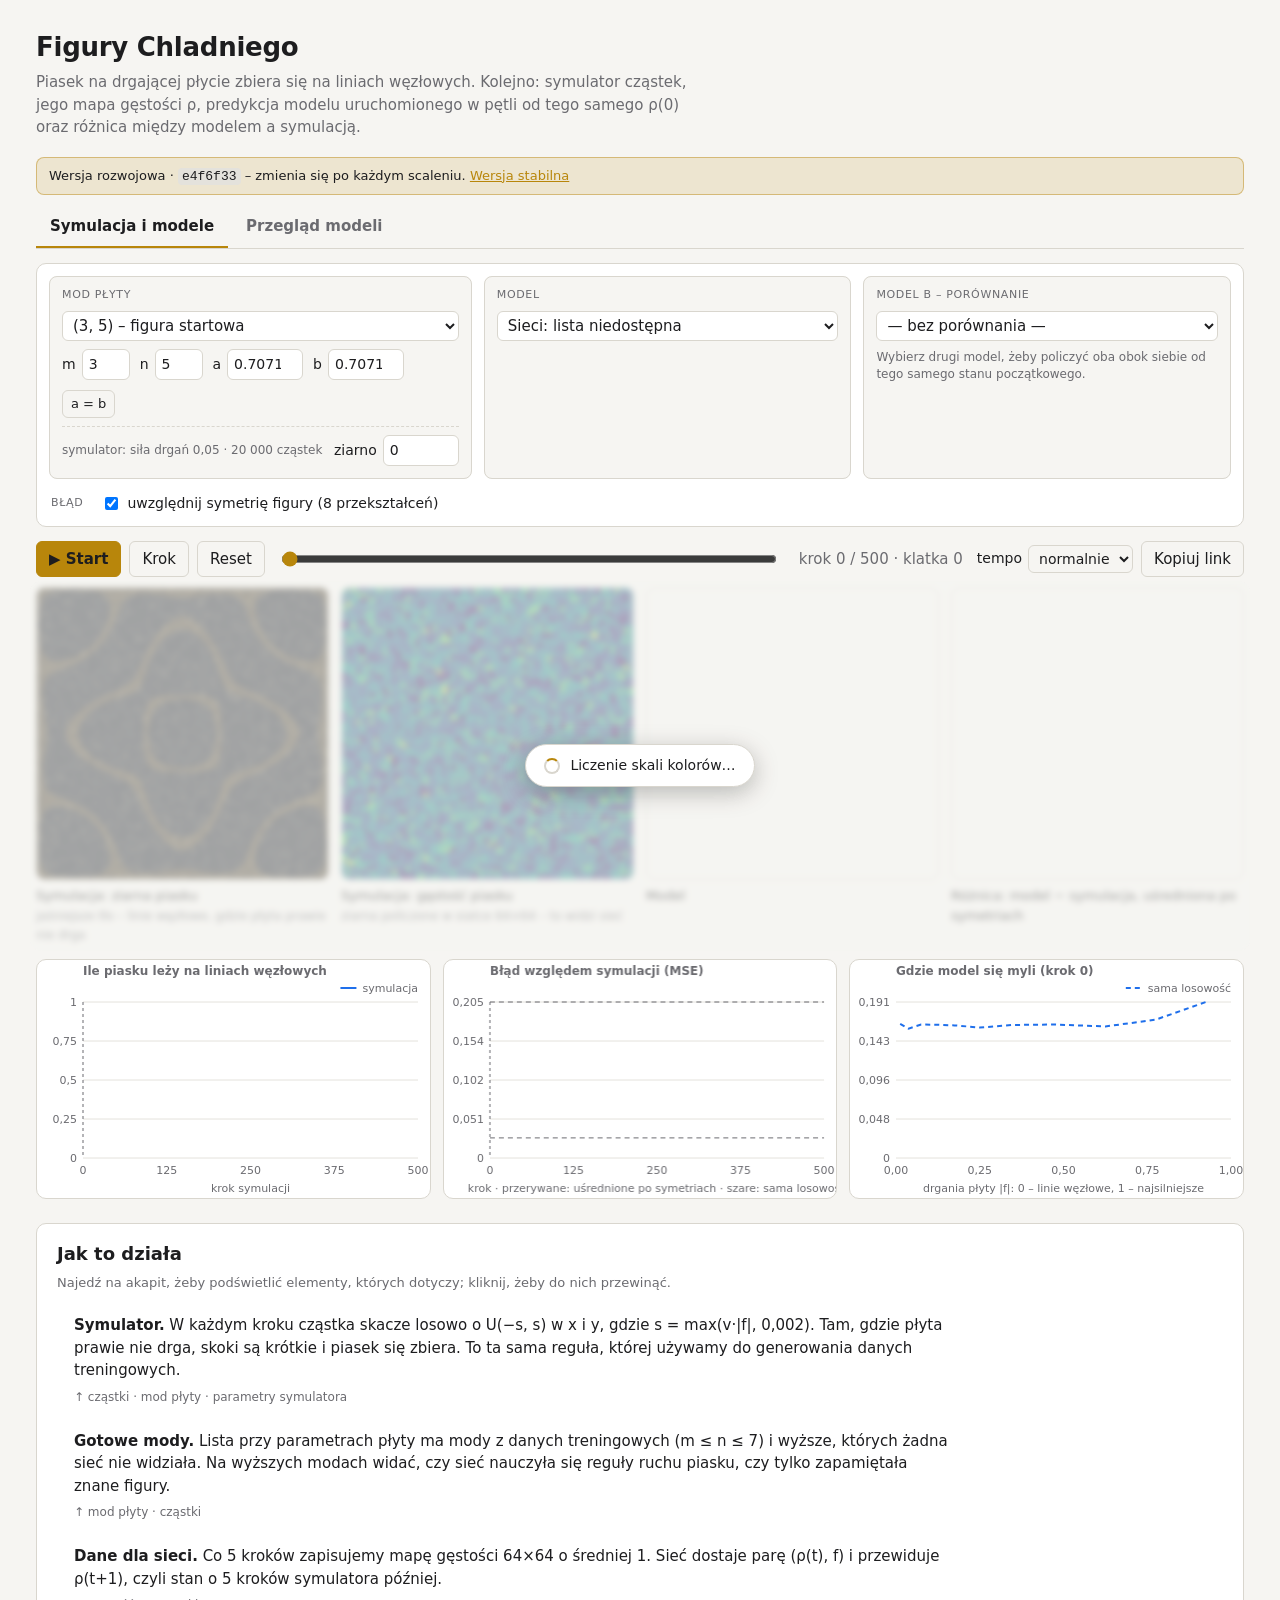
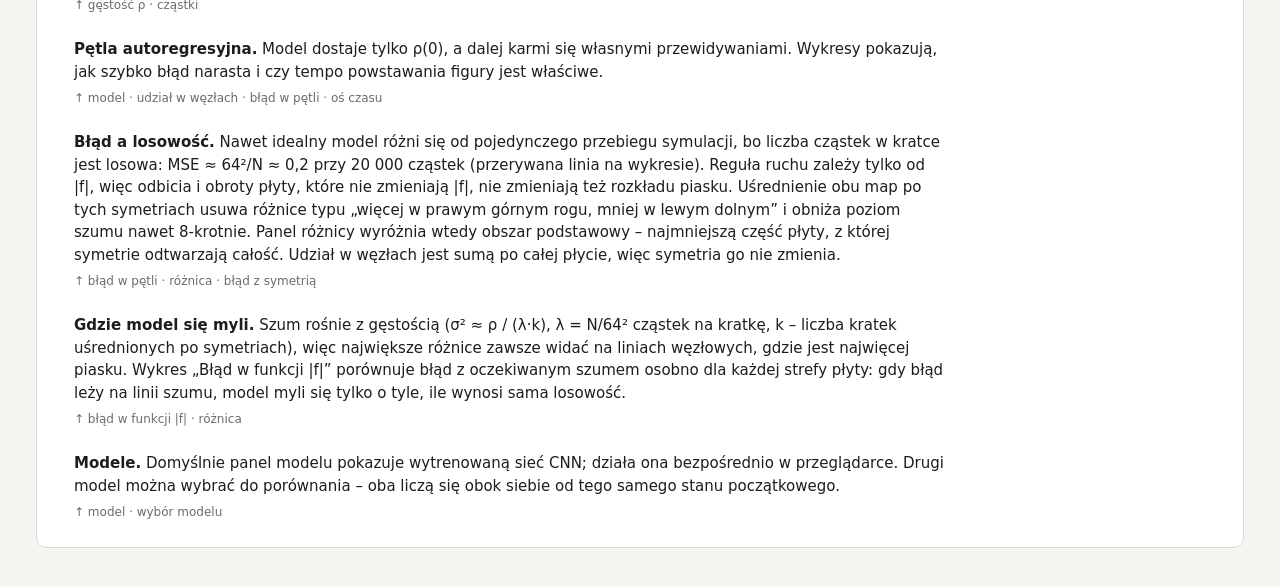
==== commit 2b0359b4: "dev: projekty-na-studia/semestr-5-projekt-grupowy@e4f6f33da68242353771584791b9286c4edb681f" ====
--- a/dev/index.html
+++ b/dev/index.html
@@ -4,7 +4,7 @@
     <meta charset="utf-8" />
     <meta name="viewport" content="width=device-width, initial-scale=1" />
     <title>Figury Chladniego – symulacja i sieć</title>
-    <script type="module" crossorigin src="./assets/index-BTgAvOmX.js"></script>
+    <script type="module" crossorigin src="./assets/index-CsaQyVtQ.js"></script>
     <link rel="stylesheet" crossorigin href="./assets/index-Bxfkr9sr.css">
   </head>
   <body>
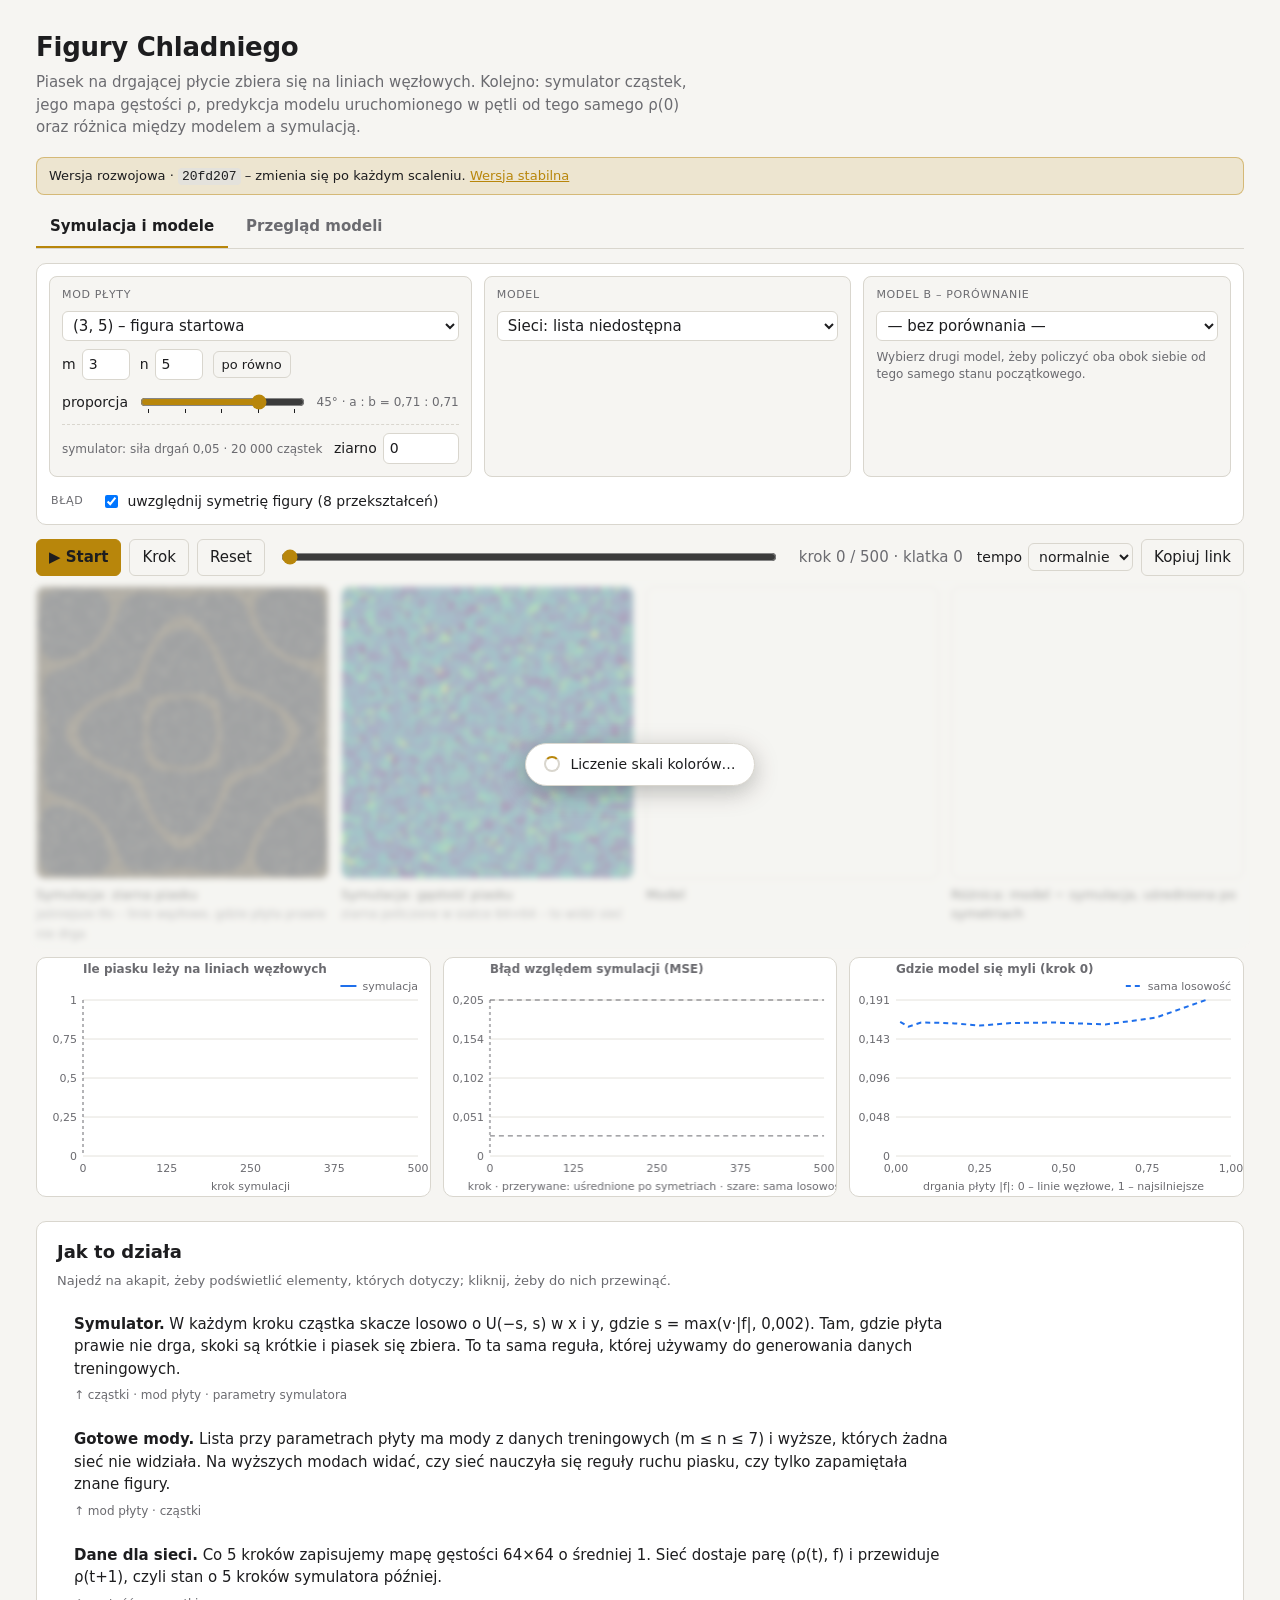
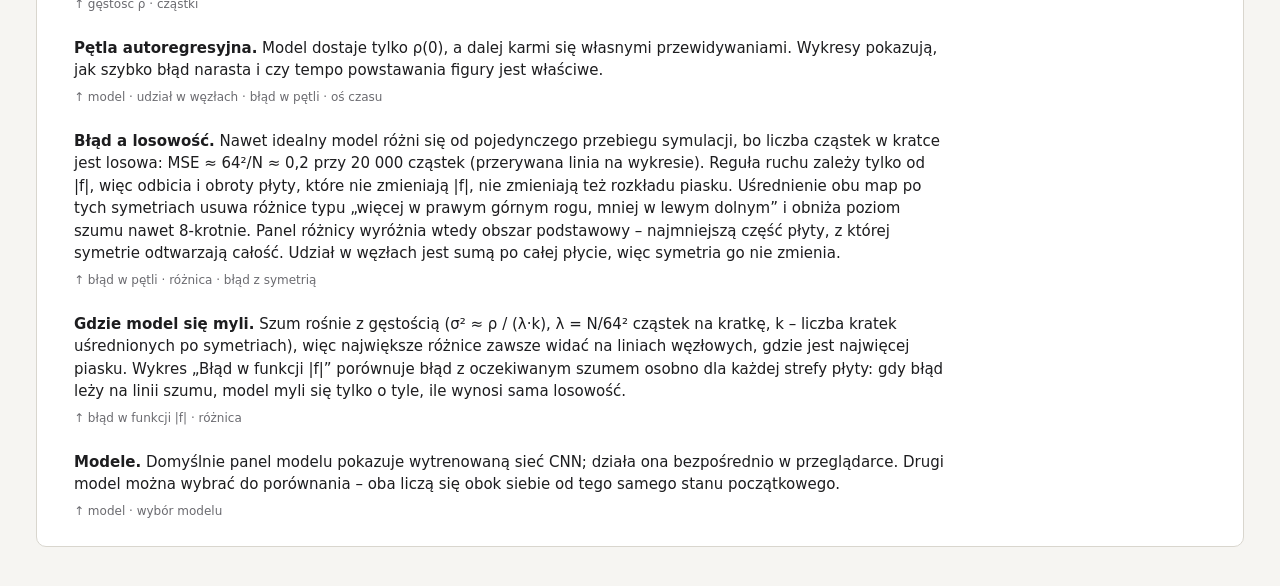
==== commit ff6c64df: "dev: projekty-na-studia/semestr-5-projekt-grupowy@20fd2070a7c84bc2f48c87c16ee710667b420965" ====
--- a/dev/index.html
+++ b/dev/index.html
@@ -4,8 +4,8 @@
     <meta charset="utf-8" />
     <meta name="viewport" content="width=device-width, initial-scale=1" />
     <title>Figury Chladniego – symulacja i sieć</title>
-    <script type="module" crossorigin src="./assets/index-CsaQyVtQ.js"></script>
-    <link rel="stylesheet" crossorigin href="./assets/index-Bxfkr9sr.css">
+    <script type="module" crossorigin src="./assets/index-tN2FOKOv.js"></script>
+    <link rel="stylesheet" crossorigin href="./assets/index-Dm65MAj2.css">
   </head>
   <body>
     <header>
@@ -32,9 +32,17 @@
             <div class="row mode-row">
               <label title="m – liczba półfal fali stojącej (pierwszy składnik)">m <input id="m" type="number" min="1" max="16" step="1" value="3" /></label>
               <label title="n – liczba półfal fali stojącej (drugi składnik)">n <input id="n" type="number" min="1" max="16" step="1" value="5" /></label>
-              <label title="a – udział pierwszego składnika fali (a·sin(πnx)·sin(πmy)); b dopasowuje się tak, żeby a² + b² = 1">a <input id="a" type="number" min="-1" max="1" step="0.05" value="0.7071" /></label>
-              <label title="b – udział drugiego składnika fali (b·sin(πmx)·sin(πny)); a dopasowuje się tak, żeby a² + b² = 1">b <input id="b" type="number" min="-1" max="1" step="0.05" value="0.7071" /></label>
-              <button id="mix-equal" type="button" class="small" title="Oba składniki po równo: a = b = 1/√2">a = b</button>
+              <button id="mix-equal" type="button" class="small" title="Oba składniki po równo: a = b = 1/√2 (θ = 45°)">po równo</button>
+            </div>
+            <div class="row mix-row" title="Proporcja składników fali: f = a·sin(πnx)·sin(πmy) + b·sin(πmx)·sin(πny), a = cos θ, b = sin θ. Liczy się tylko proporcja a : b – razem z m, n wyznacza figurę.">
+              <label for="theta">proporcja</label>
+              <input id="theta" type="range" min="-90" max="90" step="5" value="45" list="theta-ticks" aria-label="Proporcja a : b (kąt θ)" />
+              <datalist id="theta-ticks">
+                <option value="-90"></option><option value="-45"></option><option value="0"></option><option value="45"></option><option value="90"></option>
+              </datalist>
+              <output id="theta-out" for="theta"></output>
+              <input id="a" type="hidden" value="0.7071" />
+              <input id="b" type="hidden" value="0.7071" />
             </div>
             <div class="row sim" id="fs-sim">
               <span class="hint fixed-params" title="Stałe, bo wszystkie modele uczono przy tych wartościach i żaden nie dostaje ich na wejściu">symulator: siła drgań 0,05 · 20 000 cząstek</span>
--- a/dev/assets/index-Dm65MAj2.css
+++ b/dev/assets/index-Dm65MAj2.css
@@ -0,0 +1 @@
+:root{--bg: #f6f5f2;--panel: #ffffff;--fg: #1d1d1f;--fg-muted: #6b6b70;--grid: #e4e2dc;--border: #d9d6ce;--accent: #b8860b;--sim: #1f6feb;--pred: #d1495b;--pred-b: #7c3aed;color-scheme:light}@media (prefers-color-scheme: dark){:root{--bg: #141416;--panel: #1c1c1f;--fg: #ececee;--fg-muted: #9a9aa2;--grid: #2c2c31;--border: #34343a;--accent: #e0b04a;--sim: #58a6ff;--pred: #ff7b8a;--pred-b: #b794f4;color-scheme:dark}}*{box-sizing:border-box}[hidden]{display:none!important}body{margin:0;background:var(--bg);color:var(--fg);font:15px/1.5 system-ui,-apple-system,Segoe UI,sans-serif}header,main{max-width:1240px;margin:0 auto;padding:0 16px}header{padding-top:28px}h1{margin:0 0 4px;font-size:26px;letter-spacing:-.01em}h2{font-size:18px;margin:0 0 8px}.lead{margin:0 0 18px;color:var(--fg-muted);max-width:70ch}.hint{color:var(--fg-muted);font-size:12px}.controls{display:grid;grid-template-columns:1.15fr 1fr 1fr;gap:12px;background:var(--panel);border:1px solid var(--border);border-radius:10px;padding:12px}fieldset{border:0;margin:0;padding:0;min-width:0}.card{display:flex;flex-direction:column;gap:8px;background:var(--bg);border:1px solid var(--border);border-radius:8px;padding:10px 12px 12px}.card legend{float:left;width:100%;margin:0;padding:0}.card .row{display:flex;flex-wrap:wrap;gap:10px;align-items:center}.card .row.sim{margin-top:auto;padding-top:8px;border-top:1px dashed var(--border);justify-content:space-between}.card select.wide{width:100%}.mode-row{gap:8px 10px}.mode-row #m,.mode-row #n{width:48px}.mix-row{flex-wrap:nowrap}.mix-row input[type=range]{flex:1;min-width:0}#theta-out{min-width:118px;font-size:12px;text-align:right;font-variant-numeric:tabular-nums}button.small{padding:3px 8px;font-size:13px}.model-desc{margin:0;line-height:1.45}.errbar{grid-column:1 / -1;display:flex;flex-wrap:wrap;gap:8px 18px;align-items:center;padding:2px 2px 0}.bar-title,legend{font-size:11px;text-transform:uppercase;letter-spacing:.06em;color:var(--fg-muted)}label{display:inline-flex;align-items:center;gap:6px;font-size:14px}input[type=number]{width:76px}input,select,button{font:inherit;color:var(--fg);background:var(--bg);border:1px solid var(--border);border-radius:6px;padding:4px 6px}.card input,.card select{background:var(--panel)}input[type=range]{padding:0;accent-color:var(--accent)}output{min-width:44px;font-variant-numeric:tabular-nums;color:var(--fg-muted)}.buttons{display:flex;gap:8px;align-items:center}button{cursor:pointer;padding:6px 12px}button.primary{background:var(--accent);border-color:var(--accent);color:#1d1d1f;font-weight:600}.timeline{display:flex;flex-wrap:wrap;gap:10px 14px;align-items:center;margin:14px 0 10px}.timeline input{flex:1;min-width:200px;accent-color:var(--accent)}#time-out{font-variant-numeric:tabular-nums;min-width:170px;text-align:right;color:var(--fg-muted)}@media (max-width: 1000px){.controls{grid-template-columns:1fr 1fr}#fs-mode{grid-column:1 / -1}}@media (max-width: 640px){.controls{grid-template-columns:1fr}.timeline input{order:3;flex-basis:100%}#time-out{min-width:0}}.panels{display:grid;grid-template-columns:repeat(4,1fr);gap:12px}.swatch{display:inline-block;width:9px;height:9px;border-radius:2px;margin:0 3px 0 4px;vertical-align:baseline}.swatch.over{background:#b2182b}.swatch.under{background:#2166ac}@media (max-width: 1100px){.panels{grid-template-columns:repeat(2,1fr)}}figure{margin:0}figure canvas{width:100%;height:auto;aspect-ratio:1;display:block;border-radius:8px;border:1px solid var(--border);image-rendering:pixelated}figcaption{font-size:13px;margin-top:6px}.charts{display:grid;grid-template-columns:repeat(3,1fr);gap:12px;margin-top:14px}@media (max-width: 1100px){.charts{grid-template-columns:1fr 1fr}.charts canvas:last-child{grid-column:1 / -1}}.charts canvas{width:100%;height:240px;display:block;background:var(--panel);border:1px solid var(--border);border-radius:10px}.about{margin:24px 0 40px;background:var(--panel);border:1px solid var(--border);border-radius:10px;padding:16px 20px}.about ul{margin:0;padding-left:18px}.about li{margin-bottom:8px;max-width:95ch}code{font-size:13px;background:var(--grid);padding:1px 4px;border-radius:4px}@media (max-width: 860px){.panels,.charts{grid-template-columns:1fr}}.about-hint{margin:-2px 0 12px;font-size:13px;color:var(--fg-muted)}.about ul{list-style:none;padding:0;display:grid;gap:4px}.about li{margin:0;padding:10px 14px;border-radius:8px;cursor:pointer;border-left:3px solid transparent;transition:background-color .2s ease,border-color .2s ease}.about li:hover,.about li.active,.about li:focus-visible{background:color-mix(in srgb,var(--accent) 9%,transparent);border-left-color:var(--accent);outline:none}.about-targets{display:block;margin-top:6px;font-size:12px;color:var(--fg-muted);transition:color .2s ease}.about li.active .about-targets{color:var(--accent)}.panels figure,.charts canvas,.controls>*,.timeline{transition:opacity .25s ease,filter .25s ease}body.explaining :is(.panels figure,.charts canvas,.controls>*,.timeline):not(.hl):not(:has(.hl)){opacity:.3;filter:saturate(.35)}.controls>*>*{transition:opacity .25s ease,filter .25s ease}body.explaining .controls>:has(.hl)>:not(.hl):not(:has(.hl)):not(legend){opacity:.3;filter:saturate(.35)}.hl{--ring: 0 0 0 2px var(--accent), 0 0 22px 2px color-mix(in srgb, var(--accent) 40%, transparent)}figure.hl canvas,canvas.hl,fieldset.hl,label.hl,select.hl,.row.hl,.timeline.hl{box-shadow:var(--ring);border-radius:8px;transition:box-shadow .25s ease}label.hl,.row.hl,.timeline.hl{padding:4px 6px;margin:-4px -6px}figure.hl figcaption{color:var(--accent);transition:color .25s ease}@media (prefers-reduced-motion: reduce){.about li,.about-targets,.panels figure,.charts canvas,.controls>*,.timeline,.hl{transition:none}}.fixed-params{font-size:12px;color:var(--fg-muted)}.panels.comparing{grid-template-columns:repeat(5,1fr)}@media (max-width: 1100px){.panels.comparing{grid-template-columns:repeat(3,1fr)}}.compare{margin-top:14px;background:var(--panel);border:1px solid var(--border);border-radius:10px;padding:10px 14px;overflow-x:auto}.compare table{border-collapse:collapse;width:100%;font-size:14px;font-variant-numeric:tabular-nums}.compare th,.compare td{text-align:right;padding:5px 10px;border-bottom:1px solid var(--grid);white-space:nowrap}.compare th:first-child,.compare td:first-child{text-align:left}.compare th{font-weight:600;font-size:12px;color:var(--fg-muted)}.compare tr:last-child td{border-bottom:0}.compare .dot{display:inline-block;width:9px;height:9px;border-radius:50%;margin-right:6px}.compare p{margin:6px 0 0}@media (max-width: 860px){.panels.comparing{grid-template-columns:1fr}}.panels{position:relative}.loader{position:absolute;top:-6px;right:-6px;bottom:-6px;left:-6px;z-index:2;display:flex;align-items:center;justify-content:center;background:color-mix(in srgb,var(--bg) 60%,transparent);backdrop-filter:blur(3px);-webkit-backdrop-filter:blur(3px);border-radius:12px;animation:loader-in .2s ease .15s both}.loader-card{display:flex;align-items:center;gap:10px;background:var(--panel);border:1px solid var(--border);border-radius:999px;padding:10px 18px;font-size:14px;box-shadow:0 6px 24px #00000040}.spinner{width:16px;height:16px;flex:none;border-radius:50%;border:2px solid var(--border);border-top-color:var(--accent);animation:spin .8s linear infinite}@keyframes spin{to{transform:rotate(360deg)}}@keyframes loader-in{0%{opacity:0}to{opacity:1}}@media (prefers-reduced-motion: reduce){.spinner{animation:none;background:var(--accent)}.loader{animation:none}}.tabs{display:flex;gap:4px;margin:4px 0 14px;border-bottom:1px solid var(--border)}.tabs button{border:0;border-bottom:2px solid transparent;border-radius:0;background:none;padding:8px 14px;color:var(--fg-muted);font-weight:600}.tabs button[aria-selected=true]{color:var(--fg);border-bottom-color:var(--accent)}.tabs button:hover{color:var(--fg)}.overview .lead{max-width:90ch}.overview-bar{display:flex;flex-wrap:wrap;align-items:center;gap:14px;margin-bottom:12px}.step-switch{display:inline-flex;align-items:center;gap:4px;font-size:14px;color:var(--fg-muted)}.step-switch button{padding:4px 10px}.step-switch button[aria-pressed=true]{background:var(--accent);border-color:var(--accent);color:#1d1d1f;font-weight:600}.progress{flex:1;min-width:160px;max-width:360px;height:6px;border-radius:3px;background:var(--grid);overflow:hidden}.progress-fill{height:100%;width:0;background:var(--accent);transition:width .2s ease}.overview-grid-wrap{overflow-x:auto;background:var(--panel);border:1px solid var(--border);border-radius:10px;padding:8px}.overview-grid{border-collapse:collapse;font-size:12px}.overview-grid th,.overview-grid td{padding:4px 6px;vertical-align:top;text-align:center}.overview-grid thead th{font-weight:600;color:var(--fg-muted);max-width:132px}.overview-grid tbody th{text-align:left;font-weight:600;white-space:normal;max-width:150px}.overview-grid canvas{width:112px;height:112px;display:block;margin:0 auto;border-radius:6px;border:1px solid var(--border);image-rendering:pixelated;background:var(--grid)}.ov-cell{margin-top:3px;font-variant-numeric:tabular-nums;color:var(--fg-muted);white-space:nowrap}.ov-cell.good{color:#3fa45b}.ov-cell.mid{color:#c9952b}.ov-cell.bad{color:var(--pred)}.ov-badge{display:block;margin-top:3px;font-weight:400;font-size:11px;color:var(--fg-muted)}.ov-badge.out,.ov-badge.unseen{color:var(--accent)}.ov-dot{display:inline-block;width:8px;height:8px;border-radius:50%;margin-right:5px;vertical-align:baseline}.ov-legend{display:flex;flex-wrap:wrap;gap:6px 16px;font-size:13px;margin-bottom:8px}.overview-charts{display:grid;grid-template-columns:repeat(3,1fr);gap:12px;margin-bottom:40px}.overview-charts canvas{width:100%;height:200px;display:block;background:var(--panel);border:1px solid var(--border);border-radius:10px}@media (max-width: 1100px){.overview-charts{grid-template-columns:1fr 1fr}}@media (max-width: 860px){.overview-charts{grid-template-columns:1fr}}.site-banner{margin:0 0 12px;padding:8px 12px;border-radius:8px;font-size:13px;background:color-mix(in srgb,var(--accent) 14%,transparent);border:1px solid color-mix(in srgb,var(--accent) 45%,transparent)}.site-banner a,.site-footer a{color:var(--accent)}.site-footer{max-width:1240px;margin:0 auto 28px;padding:0 16px;font-size:12px;color:var(--fg-muted)}
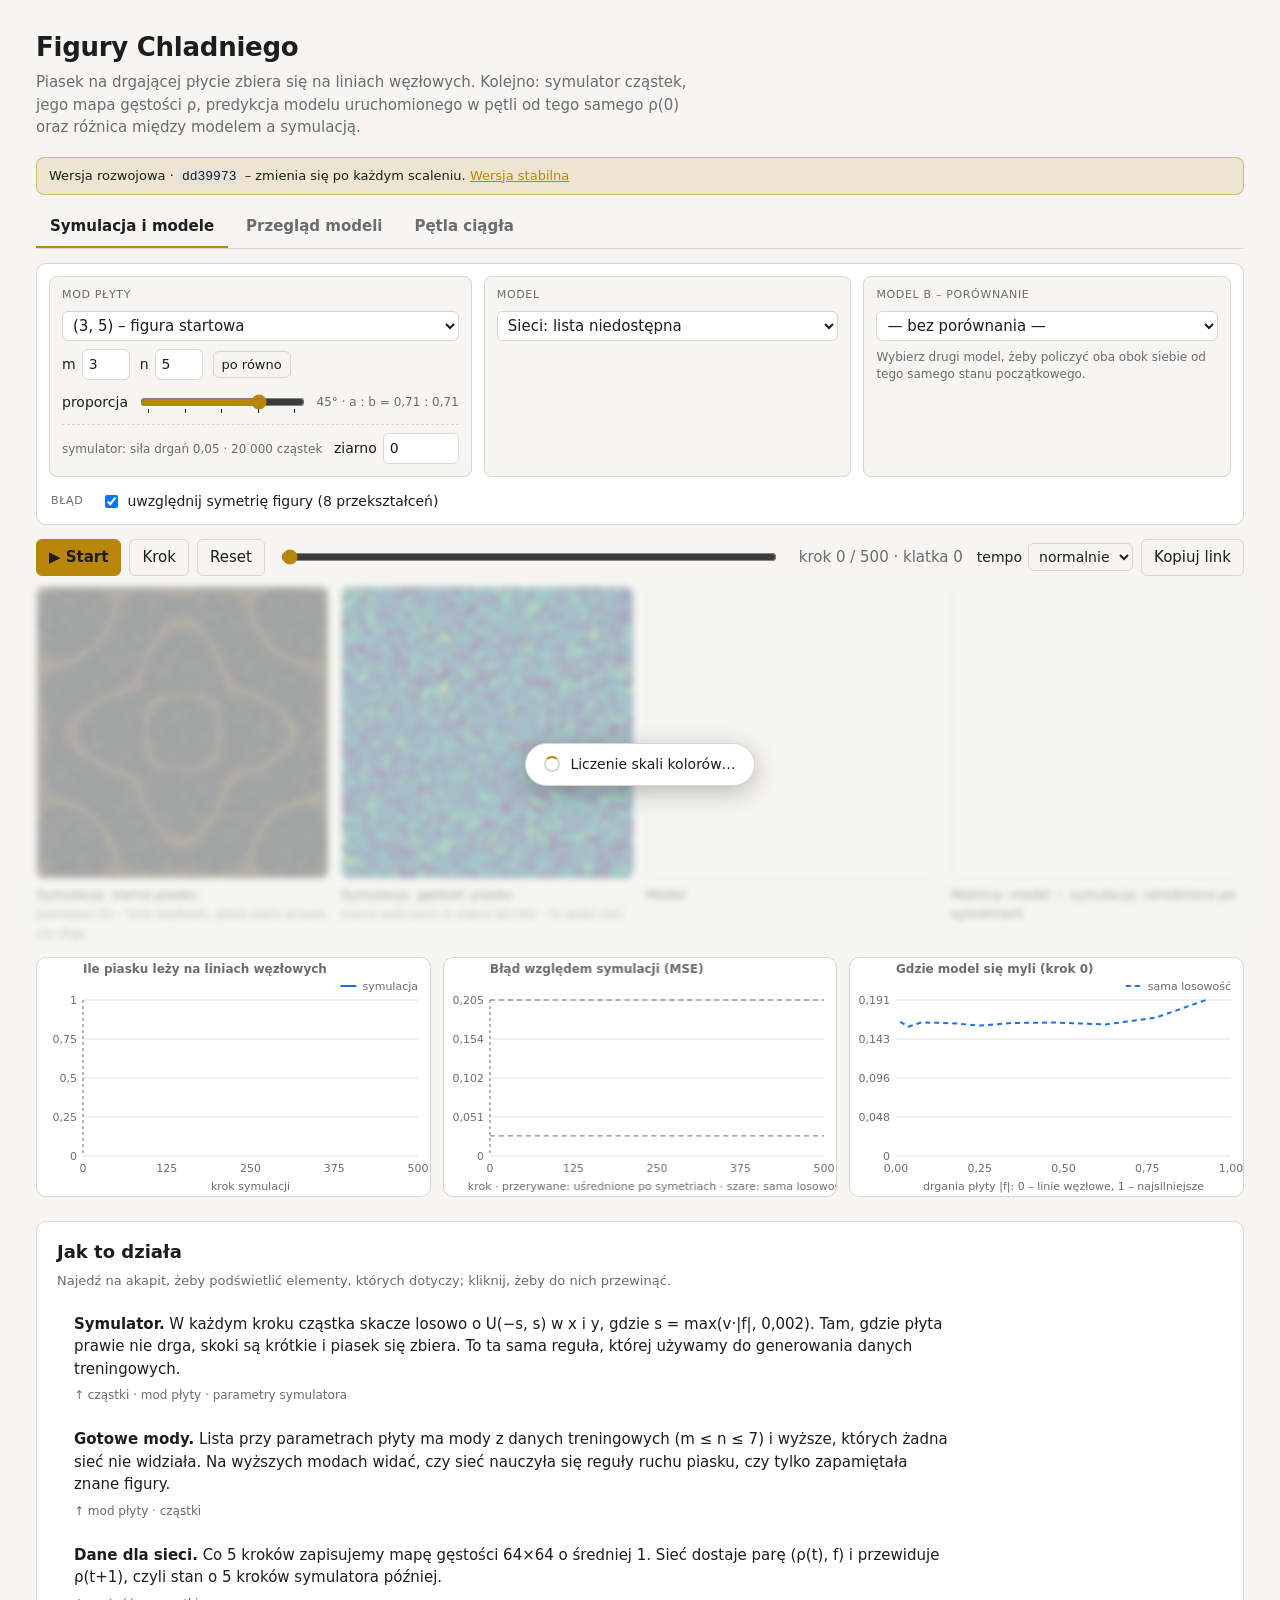
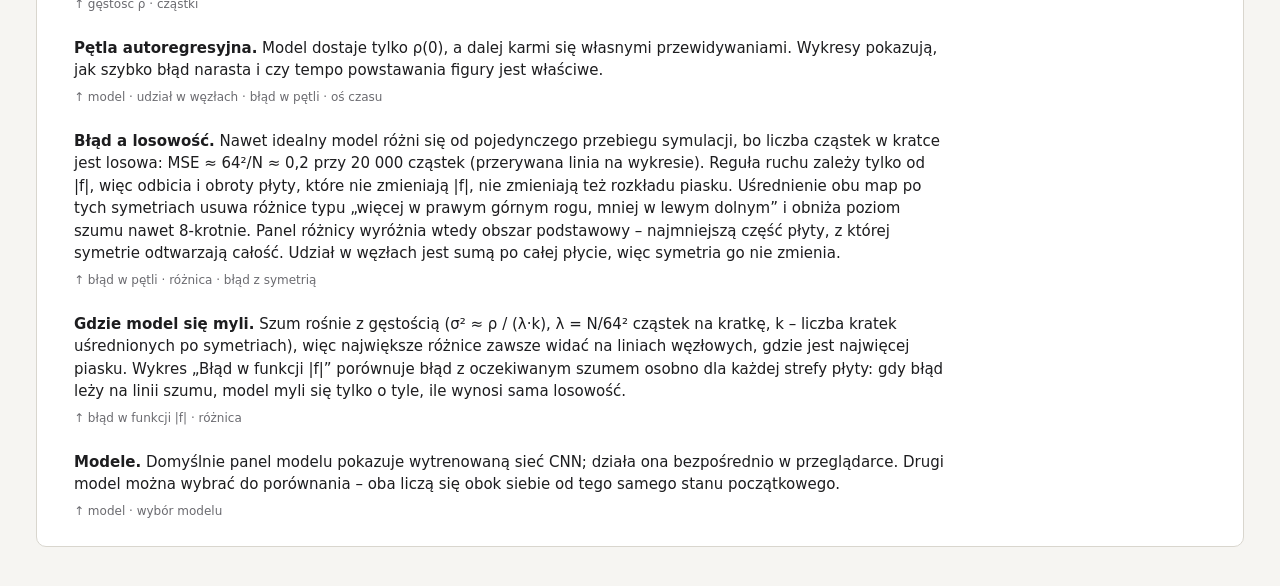
==== commit 22bbeaf0: "dev: projekty-na-studia/semestr-5-projekt-grupowy@dd39973f438f4d3a6913bdf22aafde08e446d810" ====
--- a/dev/index.html
+++ b/dev/index.html
@@ -4,8 +4,8 @@
     <meta charset="utf-8" />
     <meta name="viewport" content="width=device-width, initial-scale=1" />
     <title>Figury Chladniego – symulacja i sieć</title>
-    <script type="module" crossorigin src="./assets/index-tN2FOKOv.js"></script>
-    <link rel="stylesheet" crossorigin href="./assets/index-Dm65MAj2.css">
+    <script type="module" crossorigin src="./assets/index-CueHXEUE.js"></script>
+    <link rel="stylesheet" crossorigin href="./assets/index-B7C0T3Rq.css">
   </head>
   <body>
     <header>
@@ -18,6 +18,7 @@
       <nav class="tabs" role="tablist" aria-label="Widok">
         <button role="tab" id="tab-btn-sim" aria-selected="true" aria-controls="tab-sim">Symulacja i modele</button>
         <button role="tab" id="tab-btn-overview" aria-selected="false" aria-controls="tab-overview">Przegląd modeli</button>
+        <button role="tab" id="tab-btn-loop" aria-selected="false" aria-controls="tab-loop">Pętla ciągła</button>
       </nav>
     </header>
 
@@ -211,6 +212,75 @@
         <div class="ov-legend" id="ov-legend"></div>
         <div class="overview-charts" id="ov-charts"></div>
       </section>
+      <section id="tab-loop" class="loop" role="tabpanel" aria-labelledby="tab-btn-loop" hidden>
+        <p class="lead">
+          Symulator i model liczą się bez końca. Kliknięcie modu zmienia pole drgań <b>w trakcie</b>, bez resetu: od
+          następnego kroku obaj dostają nowe pole, a piasek zostaje tam, gdzie był, i przechodzi do nowej figury.
+          Takiego przejścia sieci nie widziały w treningu – widać tu, czy model jest stabilny na długim horyzoncie
+          i czy po każdej zmianie błąd wraca do poziomu samej losowości.
+        </p>
+        <section class="controls loop-controls" aria-label="Parametry pętli">
+          <fieldset class="card" id="lp-fs-model">
+            <legend>Model</legend>
+            <select id="lp-model" class="wide" aria-label="Model w pętli ciągłej">
+              <option value="" disabled selected>wczytywanie listy…</option>
+            </select>
+            <p class="model-desc hint" id="lp-model-desc" aria-live="polite"></p>
+            <span class="hint fixed-params" title="Stałe, bo wszystkie modele uczono przy tych wartościach i żaden nie dostaje ich na wejściu">symulator: siła drgań 0,05 · 20 000 cząstek · ziarno 0</span>
+          </fieldset>
+          <fieldset class="card" id="lp-fs-modes">
+            <legend>Mod płyty – kliknij, żeby zmienić pole w trakcie</legend>
+            <div class="lp-modes" id="lp-modes" role="group" aria-label="Mod płyty"></div>
+          </fieldset>
+        </section>
+
+        <section class="timeline" aria-label="Sterowanie pętlą">
+          <div class="buttons">
+            <button id="lp-play" class="primary">▶ Start</button>
+            <button id="lp-reset" title="Nowe rozsypanie piasku z rozkładu równomiernego">Reset</button>
+          </div>
+          <span id="lp-status" class="lp-status" role="status" aria-live="off"></span>
+          <span id="lp-rate" class="hint lp-rate"></span>
+          <div class="buttons">
+            <label>tempo
+              <select id="lp-speed">
+                <option value="0.3333">wolno</option>
+                <option value="2" selected>normalnie</option>
+                <option value="5">szybko</option>
+              </select>
+            </label>
+            <button id="lp-share" title="Kopiuje adres strony z tą zakładką, modelem i modem">Kopiuj link</button>
+          </div>
+        </section>
+
+        <section class="panels">
+          <figure>
+            <canvas id="lp-particles" width="512" height="512"></canvas>
+            <figcaption>Symulacja: ziarna piasku<br /><span class="hint">jaśniejsze tło – linie węzłowe bieżącego modu</span></figcaption>
+          </figure>
+          <figure>
+            <canvas id="lp-rho-sim" width="512" height="512"></canvas>
+            <figcaption>Symulacja: gęstość piasku<br /><span class="hint">skala kolorów dopasowuje się płynnie do figury</span></figcaption>
+          </figure>
+          <figure>
+            <canvas id="lp-rho-pred" width="512" height="512"></canvas>
+            <figcaption>Model: <span id="lp-pred-label"></span><br /><span class="hint" id="lp-pred-mass"></span></figcaption>
+          </figure>
+          <figure>
+            <canvas id="lp-rho-diff" width="512" height="512"></canvas>
+            <figcaption>
+              Różnica: model − symulacja, uśredniona po symetriach<br />
+              <span class="hint"><span class="swatch over"></span>za dużo piasku <span class="swatch under"></span>za mało
+              · skala ±<span id="lp-diff-scale">0</span></span>
+            </figcaption>
+          </figure>
+        </section>
+
+        <section class="charts loop-charts">
+          <canvas id="lp-chart-mse"></canvas>
+          <canvas id="lp-chart-nodal"></canvas>
+        </section>
+      </section>
     </main>
     <footer class="site-footer" id="site-footer" hidden></footer>
   </body>
--- a/dev/assets/index-B7C0T3Rq.css
+++ b/dev/assets/index-B7C0T3Rq.css
@@ -0,0 +1 @@
+:root{--bg: #f6f5f2;--panel: #ffffff;--fg: #1d1d1f;--fg-muted: #6b6b70;--grid: #e4e2dc;--border: #d9d6ce;--accent: #b8860b;--sim: #1f6feb;--pred: #d1495b;--pred-b: #7c3aed;color-scheme:light}@media (prefers-color-scheme: dark){:root{--bg: #141416;--panel: #1c1c1f;--fg: #ececee;--fg-muted: #9a9aa2;--grid: #2c2c31;--border: #34343a;--accent: #e0b04a;--sim: #58a6ff;--pred: #ff7b8a;--pred-b: #b794f4;color-scheme:dark}}*{box-sizing:border-box}[hidden]{display:none!important}body{margin:0;background:var(--bg);color:var(--fg);font:15px/1.5 system-ui,-apple-system,Segoe UI,sans-serif}header,main{max-width:1240px;margin:0 auto;padding:0 16px}header{padding-top:28px}h1{margin:0 0 4px;font-size:26px;letter-spacing:-.01em}h2{font-size:18px;margin:0 0 8px}.lead{margin:0 0 18px;color:var(--fg-muted);max-width:70ch}.hint{color:var(--fg-muted);font-size:12px}.controls{display:grid;grid-template-columns:1.15fr 1fr 1fr;gap:12px;background:var(--panel);border:1px solid var(--border);border-radius:10px;padding:12px}fieldset{border:0;margin:0;padding:0;min-width:0}.card{display:flex;flex-direction:column;gap:8px;background:var(--bg);border:1px solid var(--border);border-radius:8px;padding:10px 12px 12px}.card legend{float:left;width:100%;margin:0;padding:0}.card .row{display:flex;flex-wrap:wrap;gap:10px;align-items:center}.card .row.sim{margin-top:auto;padding-top:8px;border-top:1px dashed var(--border);justify-content:space-between}.card select.wide{width:100%}.mode-row{gap:8px 10px}.mode-row #m,.mode-row #n{width:48px}.mix-row{flex-wrap:nowrap}.mix-row input[type=range]{flex:1;min-width:0}#theta-out{min-width:118px;font-size:12px;text-align:right;font-variant-numeric:tabular-nums}button.small{padding:3px 8px;font-size:13px}.model-desc{margin:0;line-height:1.45}.errbar{grid-column:1 / -1;display:flex;flex-wrap:wrap;gap:8px 18px;align-items:center;padding:2px 2px 0}.bar-title,legend{font-size:11px;text-transform:uppercase;letter-spacing:.06em;color:var(--fg-muted)}label{display:inline-flex;align-items:center;gap:6px;font-size:14px}input[type=number]{width:76px}input,select,button{font:inherit;color:var(--fg);background:var(--bg);border:1px solid var(--border);border-radius:6px;padding:4px 6px}.card input,.card select{background:var(--panel)}input[type=range]{padding:0;accent-color:var(--accent)}output{min-width:44px;font-variant-numeric:tabular-nums;color:var(--fg-muted)}.buttons{display:flex;gap:8px;align-items:center}button{cursor:pointer;padding:6px 12px}button.primary{background:var(--accent);border-color:var(--accent);color:#1d1d1f;font-weight:600}.timeline{display:flex;flex-wrap:wrap;gap:10px 14px;align-items:center;margin:14px 0 10px}.timeline input{flex:1;min-width:200px;accent-color:var(--accent)}#time-out{font-variant-numeric:tabular-nums;min-width:170px;text-align:right;color:var(--fg-muted)}@media (max-width: 1000px){.controls{grid-template-columns:1fr 1fr}#fs-mode{grid-column:1 / -1}}@media (max-width: 640px){.controls{grid-template-columns:1fr}.timeline input{order:3;flex-basis:100%}#time-out{min-width:0}}.panels{display:grid;grid-template-columns:repeat(4,1fr);gap:12px}.swatch{display:inline-block;width:9px;height:9px;border-radius:2px;margin:0 3px 0 4px;vertical-align:baseline}.swatch.over{background:#b2182b}.swatch.under{background:#2166ac}@media (max-width: 1100px){.panels{grid-template-columns:repeat(2,1fr)}}figure{margin:0}figure canvas{width:100%;height:auto;aspect-ratio:1;display:block;border-radius:8px;border:1px solid var(--border);image-rendering:pixelated}figcaption{font-size:13px;margin-top:6px}.charts{display:grid;grid-template-columns:repeat(3,1fr);gap:12px;margin-top:14px}@media (max-width: 1100px){.charts{grid-template-columns:1fr 1fr}.charts canvas:last-child{grid-column:1 / -1}}.charts canvas{width:100%;height:240px;display:block;background:var(--panel);border:1px solid var(--border);border-radius:10px}.about{margin:24px 0 40px;background:var(--panel);border:1px solid var(--border);border-radius:10px;padding:16px 20px}.about ul{margin:0;padding-left:18px}.about li{margin-bottom:8px;max-width:95ch}code{font-size:13px;background:var(--grid);padding:1px 4px;border-radius:4px}@media (max-width: 860px){.panels,.charts{grid-template-columns:1fr}}.about-hint{margin:-2px 0 12px;font-size:13px;color:var(--fg-muted)}.about ul{list-style:none;padding:0;display:grid;gap:4px}.about li{margin:0;padding:10px 14px;border-radius:8px;cursor:pointer;border-left:3px solid transparent;transition:background-color .2s ease,border-color .2s ease}.about li:hover,.about li.active,.about li:focus-visible{background:color-mix(in srgb,var(--accent) 9%,transparent);border-left-color:var(--accent);outline:none}.about-targets{display:block;margin-top:6px;font-size:12px;color:var(--fg-muted);transition:color .2s ease}.about li.active .about-targets{color:var(--accent)}.panels figure,.charts canvas,.controls>*,.timeline{transition:opacity .25s ease,filter .25s ease}body.explaining :is(.panels figure,.charts canvas,.controls>*,.timeline):not(.hl):not(:has(.hl)){opacity:.3;filter:saturate(.35)}.controls>*>*{transition:opacity .25s ease,filter .25s ease}body.explaining .controls>:has(.hl)>:not(.hl):not(:has(.hl)):not(legend){opacity:.3;filter:saturate(.35)}.hl{--ring: 0 0 0 2px var(--accent), 0 0 22px 2px color-mix(in srgb, var(--accent) 40%, transparent)}figure.hl canvas,canvas.hl,fieldset.hl,label.hl,select.hl,.row.hl,.timeline.hl{box-shadow:var(--ring);border-radius:8px;transition:box-shadow .25s ease}label.hl,.row.hl,.timeline.hl{padding:4px 6px;margin:-4px -6px}figure.hl figcaption{color:var(--accent);transition:color .25s ease}@media (prefers-reduced-motion: reduce){.about li,.about-targets,.panels figure,.charts canvas,.controls>*,.timeline,.hl{transition:none}}.fixed-params{font-size:12px;color:var(--fg-muted)}.panels.comparing{grid-template-columns:repeat(5,1fr)}@media (max-width: 1100px){.panels.comparing{grid-template-columns:repeat(3,1fr)}}.compare{margin-top:14px;background:var(--panel);border:1px solid var(--border);border-radius:10px;padding:10px 14px;overflow-x:auto}.compare table{border-collapse:collapse;width:100%;font-size:14px;font-variant-numeric:tabular-nums}.compare th,.compare td{text-align:right;padding:5px 10px;border-bottom:1px solid var(--grid);white-space:nowrap}.compare th:first-child,.compare td:first-child{text-align:left}.compare th{font-weight:600;font-size:12px;color:var(--fg-muted)}.compare tr:last-child td{border-bottom:0}.compare .dot{display:inline-block;width:9px;height:9px;border-radius:50%;margin-right:6px}.compare p{margin:6px 0 0}@media (max-width: 860px){.panels.comparing{grid-template-columns:1fr}}.panels{position:relative}.loader{position:absolute;top:-6px;right:-6px;bottom:-6px;left:-6px;z-index:2;display:flex;align-items:center;justify-content:center;background:color-mix(in srgb,var(--bg) 60%,transparent);backdrop-filter:blur(3px);-webkit-backdrop-filter:blur(3px);border-radius:12px;animation:loader-in .2s ease .15s both}.loader-card{display:flex;align-items:center;gap:10px;background:var(--panel);border:1px solid var(--border);border-radius:999px;padding:10px 18px;font-size:14px;box-shadow:0 6px 24px #00000040}.spinner{width:16px;height:16px;flex:none;border-radius:50%;border:2px solid var(--border);border-top-color:var(--accent);animation:spin .8s linear infinite}@keyframes spin{to{transform:rotate(360deg)}}@keyframes loader-in{0%{opacity:0}to{opacity:1}}@media (prefers-reduced-motion: reduce){.spinner{animation:none;background:var(--accent)}.loader{animation:none}}.tabs{display:flex;gap:4px;margin:4px 0 14px;border-bottom:1px solid var(--border)}.tabs button{border:0;border-bottom:2px solid transparent;border-radius:0;background:none;padding:8px 14px;color:var(--fg-muted);font-weight:600}.tabs button[aria-selected=true]{color:var(--fg);border-bottom-color:var(--accent)}.tabs button:hover{color:var(--fg)}.overview .lead{max-width:90ch}.overview-bar{display:flex;flex-wrap:wrap;align-items:center;gap:14px;margin-bottom:12px}.step-switch{display:inline-flex;align-items:center;gap:4px;font-size:14px;color:var(--fg-muted)}.step-switch button{padding:4px 10px}.step-switch button[aria-pressed=true]{background:var(--accent);border-color:var(--accent);color:#1d1d1f;font-weight:600}.progress{flex:1;min-width:160px;max-width:360px;height:6px;border-radius:3px;background:var(--grid);overflow:hidden}.progress-fill{height:100%;width:0;background:var(--accent);transition:width .2s ease}.overview-grid-wrap{overflow-x:auto;background:var(--panel);border:1px solid var(--border);border-radius:10px;padding:8px}.overview-grid{border-collapse:collapse;font-size:12px}.overview-grid th,.overview-grid td{padding:4px 6px;vertical-align:top;text-align:center}.overview-grid thead th{font-weight:600;color:var(--fg-muted);max-width:132px}.overview-grid tbody th{text-align:left;font-weight:600;white-space:normal;max-width:150px}.overview-grid canvas{width:112px;height:112px;display:block;margin:0 auto;border-radius:6px;border:1px solid var(--border);image-rendering:pixelated;background:var(--grid)}.ov-cell{margin-top:3px;font-variant-numeric:tabular-nums;color:var(--fg-muted);white-space:nowrap}.ov-cell.good{color:#3fa45b}.ov-cell.mid{color:#c9952b}.ov-cell.bad{color:var(--pred)}.ov-badge{display:block;margin-top:3px;font-weight:400;font-size:11px;color:var(--fg-muted)}.ov-badge.out,.ov-badge.unseen{color:var(--accent)}.ov-dot{display:inline-block;width:8px;height:8px;border-radius:50%;margin-right:5px;vertical-align:baseline}.ov-legend{display:flex;flex-wrap:wrap;gap:6px 16px;font-size:13px;margin-bottom:8px}.overview-charts{display:grid;grid-template-columns:repeat(3,1fr);gap:12px;margin-bottom:40px}.overview-charts canvas{width:100%;height:200px;display:block;background:var(--panel);border:1px solid var(--border);border-radius:10px}@media (max-width: 1100px){.overview-charts{grid-template-columns:1fr 1fr}}@media (max-width: 860px){.overview-charts{grid-template-columns:1fr}}.site-banner{margin:0 0 12px;padding:8px 12px;border-radius:8px;font-size:13px;background:color-mix(in srgb,var(--accent) 14%,transparent);border:1px solid color-mix(in srgb,var(--accent) 45%,transparent)}.site-banner a,.site-footer a{color:var(--accent)}.site-footer{max-width:1240px;margin:0 auto 28px;padding:0 16px;font-size:12px;color:var(--fg-muted)}.loop-controls{grid-template-columns:minmax(220px,1fr) 2.4fr}.lp-modes{display:flex;flex-direction:column;gap:8px}.lp-group{display:flex;flex-direction:column;gap:4px}.lp-group-title{font-size:11px;color:var(--fg-muted)}.lp-group-buttons{display:flex;flex-wrap:wrap;gap:6px}.lp-mode{display:flex;flex-direction:column;align-items:flex-start;gap:0;padding:4px 10px;background:var(--panel);text-align:left;line-height:1.25}.lp-mode b{font-size:13px;font-variant-numeric:tabular-nums}.lp-mode span{font-size:11px;color:var(--fg-muted)}.lp-mode:hover{border-color:var(--accent)}.lp-mode[aria-pressed=true]{background:var(--accent);border-color:var(--accent);color:#1d1d1f}.lp-mode[aria-pressed=true] span{color:#1d1d1f}.lp-status{flex:1;min-width:220px;font-variant-numeric:tabular-nums;color:var(--fg-muted)}.lp-rate{font-variant-numeric:tabular-nums;min-width:150px}.loop-charts{grid-template-columns:1fr 1fr;margin-bottom:40px}.loop-charts canvas:last-child{grid-column:auto}@media (max-width: 860px){.loop-controls,.loop-charts{grid-template-columns:1fr}}
